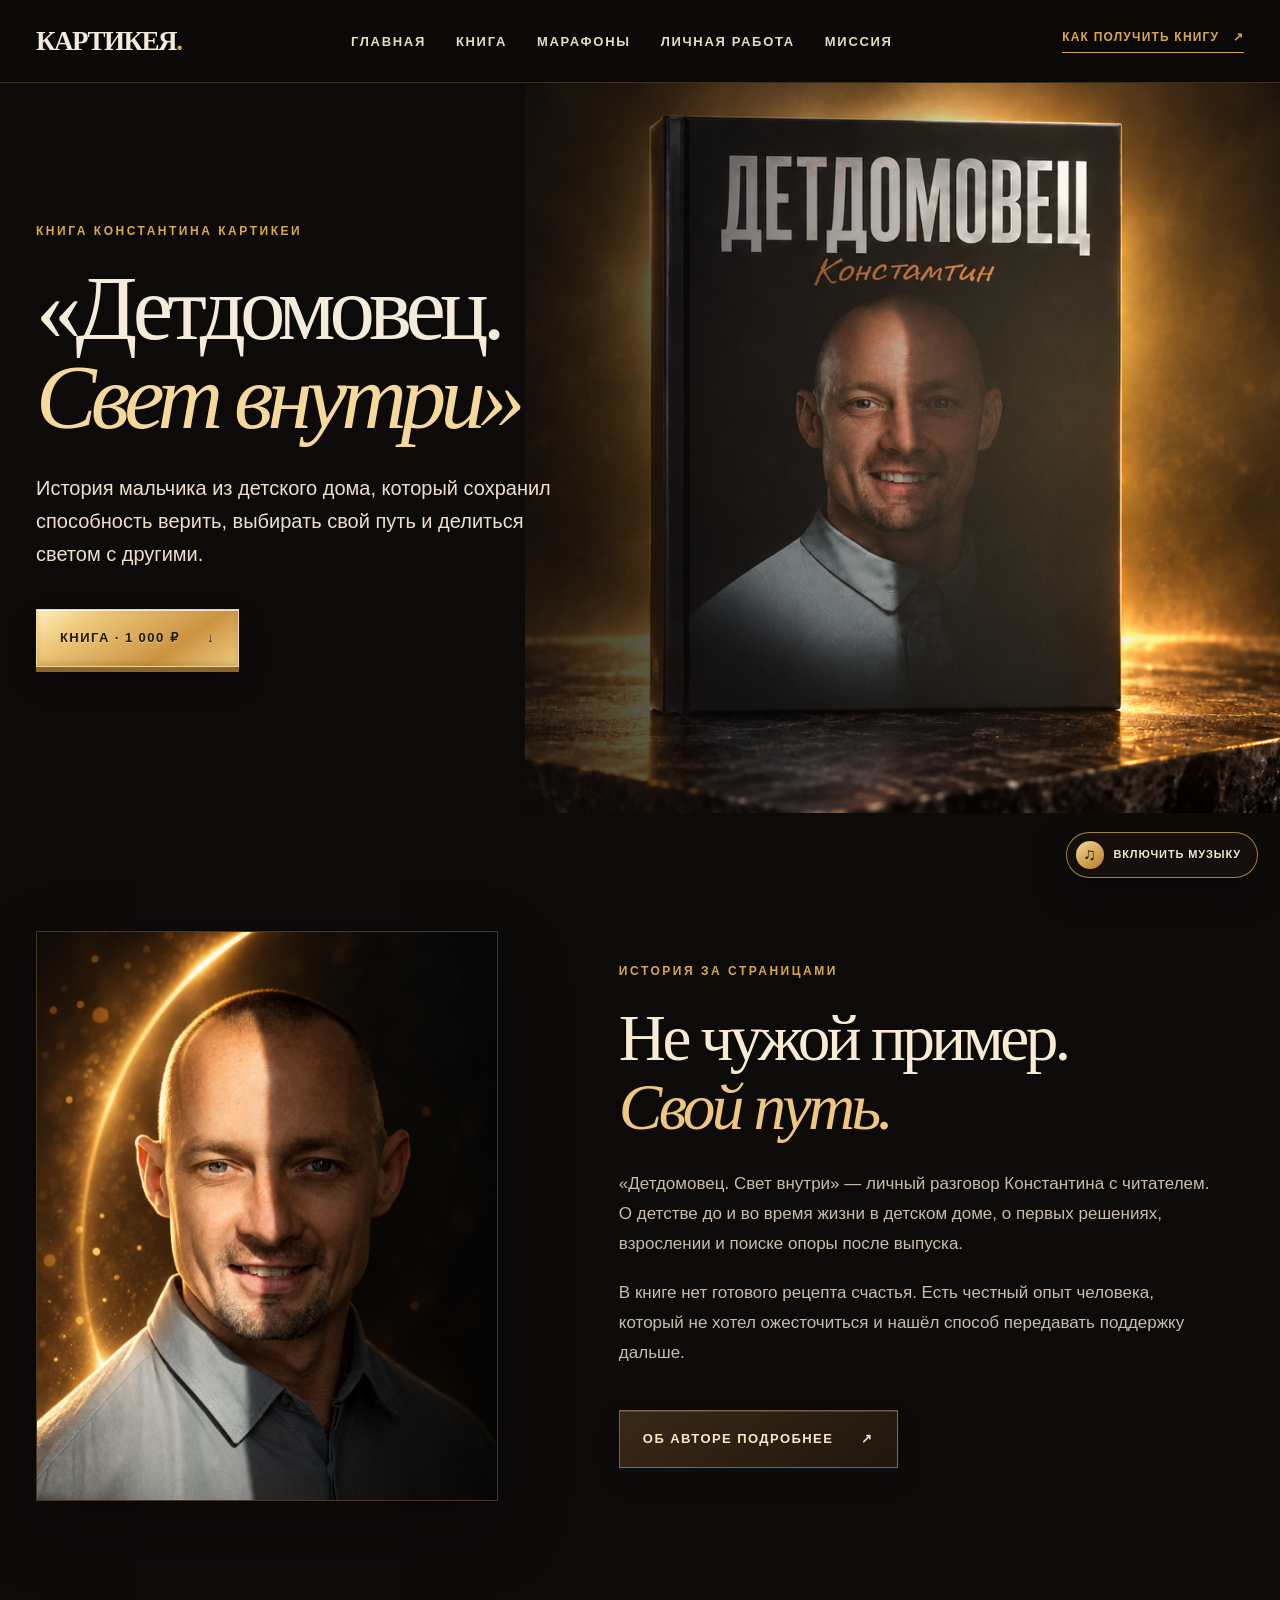
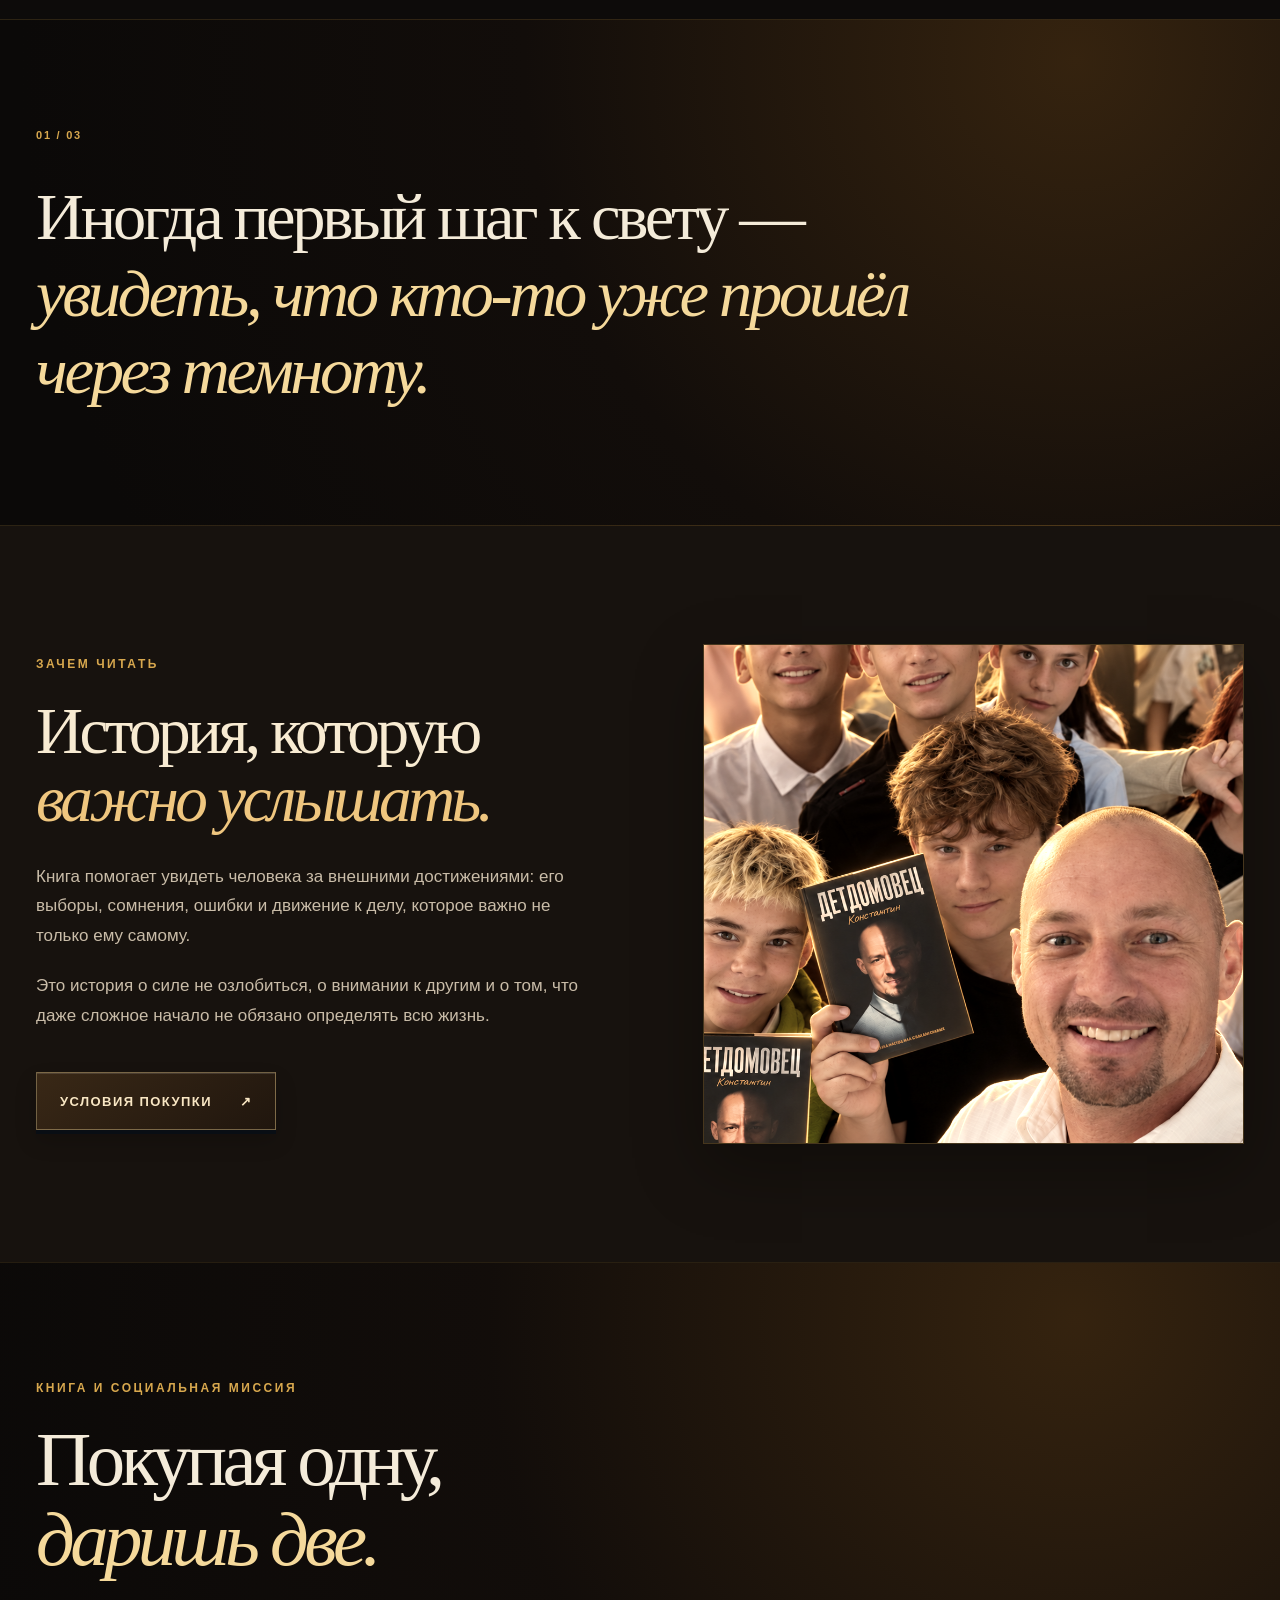
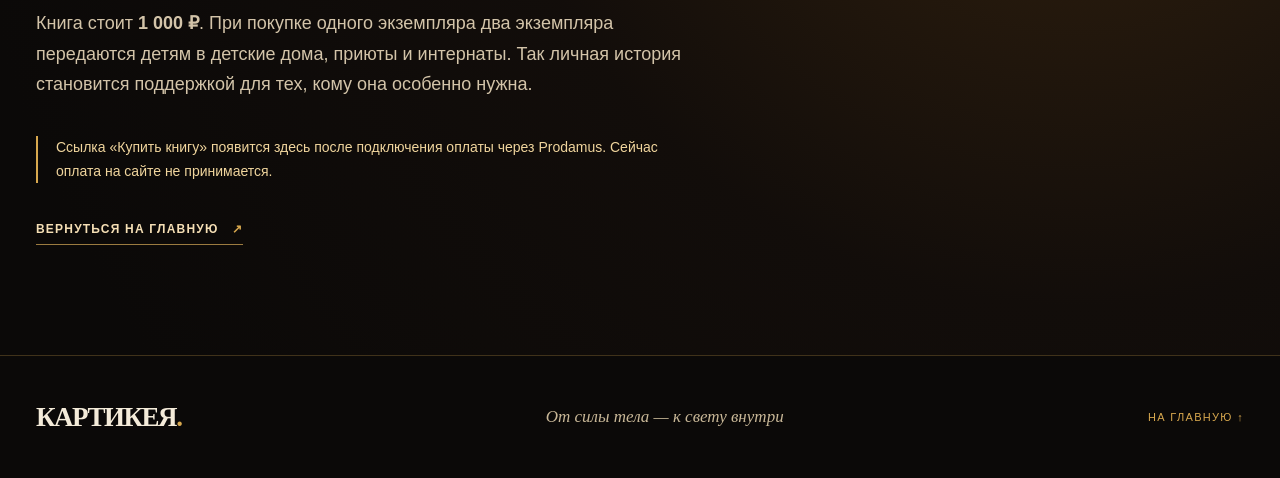
==== kartikeya/book.html @ 1d0f7ca7 "Correct face proportions on book mockup" ====
<!doctype html>
<html lang="ru">
<head>
  <meta charset="utf-8">
  <meta name="viewport" content="width=device-width, initial-scale=1">
  <meta name="theme-color" content="#111923">
  <meta name="description" content="Книга Константина Картикеи «Детдомовец. Свет внутри» — личная история пути и поиска внутренней опоры.">
  <title>Книга «Детдомовец. Свет внутри» — Картикея</title>
  <link rel="stylesheet" href="styles.css?v=20261014-offers">
  <link rel="stylesheet" href="pages.css?v=20261014-offers">
  <link rel="stylesheet" href="gold-theme.css?v=20261016-book-spotlight-2">
</head>
<body>
  <a class="skip-link" href="#main">Перейти к содержанию</a>
  <header class="site-header"><div class="shell header-inner">
    <a class="wordmark" href="index.html" aria-label="Картикея — на главную">КАРТИКЕЯ<span class="wordmark-dot">.</span></a>
    <nav class="desktop-nav" aria-label="Основная навигация"><a href="index.html">Главная</a><a href="book.html" aria-current="page">Книга</a><a href="programs.html">Марафоны</a><a href="mentorship.html">Личная работа</a><a href="projects.html">Миссия</a></nav>
    <a class="header-link" href="#availability">Как получить книгу <span aria-hidden="true">↗</span></a>
    <button class="menu-toggle" type="button" aria-label="Открыть меню" aria-expanded="false" aria-controls="mobile-nav"><span></span><span></span></button>
  </div><nav class="mobile-nav" id="mobile-nav" aria-label="Мобильная навигация" hidden><a href="index.html">Главная</a><a href="book.html">Книга</a><a href="programs.html">Марафоны</a><a href="mentorship.html">Личная работа</a><a href="projects.html">Миссия</a></nav></header>
  <main id="main">
    <section class="page-hero book-hero" aria-labelledby="book-hero-title">
      <img class="book-hero-product" src="assets/book-spotlight-v3.png" alt="Книга «Детдомовец» в золотом свете" width="1695" height="928" fetchpriority="high">
      <div class="shell page-hero-inner">
        <p class="kicker light">Книга Константина Картикеи</p>
        <h1 id="book-hero-title">«Детдомовец.<br><em>Свет внутри»</em></h1>
        <p class="page-lead">История мальчика из детского дома, который сохранил способность верить, выбирать свой путь и делиться светом с другими.</p>
        <a class="button button-gold" href="#availability">Книга · 1 000 ₽ <span aria-hidden="true">↓</span></a>
      </div>
    </section>

    <section class="section story-section" id="story" aria-labelledby="story-title">
      <div class="shell story-layout">
        <div class="story-photo reveal gold-motion"><img src="assets/gold-portrait.png" alt="Константин Картикея на границе света и тени" width="1024" height="1536" loading="lazy"></div>
        <div class="story-text reveal"><p class="kicker">История за страницами</p><h2 id="story-title">Не чужой пример.<br><i>Свой путь.</i></h2><p>«Детдомовец. Свет внутри» — личный разговор Константина с читателем. О детстве до и во время жизни в детском доме, о первых решениях, взрослении и поиске опоры после выпуска.</p><p>В книге нет готового рецепта счастья. Есть честный опыт человека, который не хотел ожесточиться и нашёл способ передавать поддержку дальше.</p><a class="button button-dark" href="story.html">Об авторе подробнее <span aria-hidden="true">↗</span></a></div>
      </div>
    </section>

    <section class="book-statement reveal"><div class="shell"><span class="statement-number">01 / 03</span><p>Иногда первый шаг к свету — <em>увидеть, что кто-то уже прошёл через темноту.</em></p></div></section>

    <section class="section book-detail-section" aria-labelledby="book-detail-title"><div class="shell detail-layout">
      <div class="detail-copy reveal"><p class="kicker">Зачем читать</p><h2 id="book-detail-title">История, которую<br><i>важно услышать.</i></h2><p>Книга помогает увидеть человека за внешними достижениями: его выборы, сомнения, ошибки и движение к делу, которое важно не только ему самому.</p><p>Это история о силе не озлобиться, о внимании к другим и о том, что даже сложное начало не обязано определять всю жизнь.</p><a class="button button-dark" href="#availability">Условия покупки <span aria-hidden="true">↗</span></a></div>
      <div class="detail-image reveal"><img src="assets/book-group-gold-v2.png" alt="Константин с детьми и книгой «Детдомовец»" width="1695" height="928" loading="lazy"></div>
    </div></section>

    <section class="section availability-section" id="availability" aria-labelledby="availability-title"><div class="shell availability-inner reveal">
      <p class="kicker light">Книга и социальная миссия</p><h2 id="availability-title">Покупая одну,<br><i>даришь две.</i></h2>
      <p>Книга стоит <strong>1 000 ₽</strong>. При покупке одного экземпляра два экземпляра передаются детям в детские дома, приюты и интернаты. Так личная история становится поддержкой для тех, кому она особенно нужна.</p>
      <p class="payment-pending">Ссылка «Купить книгу» появится здесь после подключения оплаты через Prodamus. Сейчас оплата на сайте не принимается.</p>
      <a class="text-link" href="index.html">Вернуться на главную <span aria-hidden="true">↗</span></a>
    </div></section>
  </main>
  <footer class="site-footer"><div class="shell footer-inner"><a class="wordmark" href="index.html">КАРТИКЕЯ<span class="wordmark-dot">.</span></a><span>От силы тела — к свету внутри</span><a href="index.html">На главную ↑</a></div></footer>
  <script src="script.js" defer></script>
</body>
</html>
---- kartikeya/styles.css ----
:root{--ink:#111923;--ink-2:#172431;--cream:#f4eedf;--cream-2:#e8dfcb;--gold:#e3b86a;--gold-light:#f4d69c;--teal:#5f938c;--muted:#64717a;--white:#fff;--max:1220px}
*{box-sizing:border-box}
html{scroll-behavior:smooth}
body{margin:0;background:var(--cream);color:var(--ink);font-family:Arial,Helvetica,sans-serif;-webkit-font-smoothing:antialiased}
img{max-width:100%;display:block}
a{color:inherit;text-decoration:none}
button{font:inherit}
.shell{width:min(var(--max),calc(100% - 72px));margin-inline:auto}
.skip-link{position:absolute;left:12px;top:-100px;padding:12px 16px;background:var(--gold);z-index:100}.skip-link:focus{top:12px}
.site-header{position:relative;z-index:30;background:var(--ink);color:var(--cream);border-bottom:1px solid rgba(255,255,255,.12)}
.header-inner{height:82px;display:flex;align-items:center;justify-content:space-between;gap:32px}
.wordmark{font-family:Georgia,'Times New Roman',serif;font-weight:700;letter-spacing:-.055em;font-size:27px;white-space:nowrap}.wordmark-dot{color:var(--gold)}
.desktop-nav{display:flex;gap:30px;align-items:center}.desktop-nav a{font-size:13px;text-transform:uppercase;letter-spacing:.13em;font-weight:700;color:#e0dfd9;transition:color .2s}.desktop-nav a:hover,.desktop-nav a:focus-visible{color:var(--gold)}
.header-link{border-bottom:1px solid var(--gold);color:var(--gold);text-transform:uppercase;letter-spacing:.1em;font-size:12px;font-weight:700;padding:0 0 8px;white-space:nowrap}.header-link span{margin-left:9px}
.menu-toggle{display:none;border:0;background:none;color:var(--cream);width:42px;height:42px;padding:10px;cursor:pointer}.menu-toggle span{display:block;height:2px;background:currentColor;margin:6px 0}
.mobile-nav{background:var(--ink);padding:8px 36px 26px;border-top:1px solid rgba(255,255,255,.12)}.mobile-nav a{display:block;padding:13px 0;color:var(--cream);border-bottom:1px solid rgba(255,255,255,.12)}
.hero{background:var(--ink);color:var(--cream);overflow:hidden}
.hero-copy{min-height:710px;display:grid;grid-template-columns:minmax(0,1.13fr) minmax(380px,.87fr);align-items:stretch;gap:28px}
.hero-text{display:flex;flex-direction:column;justify-content:center;padding:68px 0 34px;position:relative;z-index:2}
.kicker{color:#a45142;font-size:12px;line-height:1.3;font-weight:800;letter-spacing:.21em;text-transform:uppercase;margin:0 0 24px}.kicker.light{color:var(--gold)}
.hero h1{font-family:Georgia,'Times New Roman',serif;font-weight:400;font-size:clamp(64px,6.6vw,104px);line-height:.96;letter-spacing:-.065em;margin:0 0 34px;max-width:790px}.hero h1 em{font-weight:400;color:var(--gold-light);font-style:italic;white-space:nowrap}
.hero-lead{font-size:19px;line-height:1.6;color:#d5d4cd;max-width:570px;margin:0}
.hero-actions{display:flex;align-items:center;flex-wrap:wrap;gap:30px;margin-top:42px}
.button{display:inline-flex;align-items:center;justify-content:space-between;gap:28px;min-height:58px;padding:17px 23px;font-size:13px;letter-spacing:.11em;text-transform:uppercase;font-weight:800;transition:transform .2s,background .2s}.button:hover{transform:translateY(-2px)}.button-gold{background:var(--gold);color:var(--ink)}.button-gold:hover{background:var(--gold-light)}
.button-dark{background:var(--ink);color:var(--cream)}.button-dark:hover{background:var(--ink-2)}
.text-link{font-size:12px;text-transform:uppercase;letter-spacing:.1em;font-weight:800;border-bottom:1px solid #6b7880;padding-bottom:8px;color:var(--cream)}.text-link span{margin-left:9px;color:var(--gold)}
.hero-bottom{display:flex;gap:14px;align-items:center;margin-top:auto;padding-top:62px;text-transform:uppercase;font-size:11px;font-weight:700;letter-spacing:.11em}.hero-bottom span+span{color:#87949a;border-left:1px solid #5b6770;padding-left:14px}
.hero-image-wrap{min-height:710px;position:relative;align-self:stretch;display:flex;align-items:flex-end;justify-content:center}
.hero-image-wrap:before{content:"";position:absolute;inset:0 0 0 -70px;background:linear-gradient(90deg,var(--ink) 0%,rgba(17,25,35,0) 25%,rgba(17,25,35,0) 80%,var(--ink) 100%);z-index:2;pointer-events:none}
.hero-halo{position:absolute;left:8%;top:12%;width:88%;aspect-ratio:1;border-radius:50%;border:1px solid rgba(227,184,106,.28);box-shadow:0 0 0 55px rgba(227,184,106,.025),0 0 0 110px rgba(95,147,140,.025)}
.hero-image{position:absolute;inset:3% -2% 0 0;width:104%;height:97%;object-fit:cover;object-position:center 12%;filter:contrast(1.04) saturate(.82)}
.hero-portrait-split{position:absolute;z-index:3;inset:3% -2% 0 0;clip-path:inset(0 0 0 51%);background:linear-gradient(90deg,rgba(244,214,156,.09),rgba(244,214,156,.19) 80%,rgba(244,214,156,.04));pointer-events:none;transform:translateZ(38px)}
.hero-orbit-graphic{position:absolute;z-index:4;inset:0 -8% 0 -6%;width:114%;height:100%;overflow:visible;pointer-events:none;transform:translateZ(78px);filter:drop-shadow(0 0 12px rgba(227,184,106,.24))}
.hero-orbit-line,.hero-orbit-shadow{fill:none;vector-effect:non-scaling-stroke;stroke-linecap:round}.hero-orbit-shadow{stroke:rgba(13,18,24,.48);stroke-width:4}.hero-orbit-line{stroke:var(--gold-light);stroke-width:1.8;stroke-dasharray:1100;stroke-dashoffset:1100;animation:orbit-draw 2.1s .25s cubic-bezier(.2,.75,.2,1) forwards}.hero-orbit-node{fill:var(--gold-light);stroke:rgba(255,248,228,.92);stroke-width:2;transform-box:fill-box;transform-origin:center;animation:orbit-node-in .65s backwards,orbit-node-glow 4s 2s ease-in-out infinite}.hero-orbit-node-one{animation-delay:.55s,2s}.hero-orbit-node-two{animation-delay:1.2s,2.4s}.hero-orbit-node-three{animation-delay:1.8s,2.8s}
@keyframes orbit-draw{to{stroke-dashoffset:0}}@keyframes orbit-node-in{from{opacity:0;transform:scale(.4)}to{opacity:1;transform:scale(1)}}@keyframes orbit-node-glow{50%{filter:drop-shadow(0 0 11px rgba(244,214,156,.8))}}
.hero-image-caption{position:absolute;z-index:3;bottom:30px;right:8px;font-size:10px;text-transform:uppercase;letter-spacing:.15em;color:var(--gold-light)}.hero-image-caption span{margin-left:10px}
.hero-index{height:58px;display:flex;align-items:center;gap:18px;font-size:10px;text-transform:uppercase;letter-spacing:.14em;color:#8f9b9d;border-top:1px solid rgba(255,255,255,.12)}.hero-index-line{width:74px;height:1px;background:var(--gold)}
.section{padding:118px 0;scroll-margin-top:20px}.section-heading{max-width:800px;margin-bottom:56px}.section-heading h2,.book-copy h2,.mission-section h2,.next-section h2{font-family:Georgia,'Times New Roman',serif;font-weight:400;letter-spacing:-.058em;font-size:clamp(49px,5.2vw,77px);line-height:1.04;margin:0}.section-heading h2 i,.book-copy h2 i,.mission-section h2 i,.next-section h2 i{font-weight:400}.section-heading>p:last-child,.section-heading.horizontal>p{font-size:17px;line-height:1.65;color:#52606a;max-width:600px;margin:24px 0 0}.section-heading.horizontal{max-width:none;display:grid;grid-template-columns:1.1fr .8fr;align-items:end;gap:48px}.section-heading.horizontal>p{margin:0 0 5px}
.path-section{background:var(--cream)}.path-grid{display:grid;grid-template-columns:repeat(4,1fr);gap:12px;position:relative}.path-grid:before{content:"";position:absolute;left:18px;right:18px;top:32px;height:1px;background:#c7b994}.path-item{position:relative;padding:0 22px 24px 0;min-height:205px}.path-number{display:flex;align-items:center;justify-content:center;width:64px;height:64px;background:var(--ink);color:var(--gold-light);border-radius:50%;font-size:13px;font-weight:800;letter-spacing:.1em;margin-bottom:28px;position:relative;z-index:1}.path-item h3{font-family:Georgia,'Times New Roman',serif;font-size:27px;font-weight:400;margin:0 0 12px}.path-item p{font-size:15px;line-height:1.6;color:#59656a;margin:0;max-width:230px}
.manifesto{background:var(--ink-2);color:var(--cream);overflow:hidden}.manifesto-inner{min-height:650px;padding-top:110px;padding-bottom:80px;position:relative;display:flex;flex-direction:column;justify-content:space-between}.manifesto-inner:after{content:"";position:absolute;width:560px;height:560px;border-radius:50%;right:-160px;top:50px;border:1px solid rgba(227,184,106,.22);box-shadow:0 0 0 105px rgba(227,184,106,.025),0 0 0 205px rgba(95,147,140,.028)}.manifesto-mark{color:var(--gold);font-size:30px}.manifesto p{position:relative;z-index:1;font-family:Georgia,'Times New Roman',serif;font-size:clamp(46px,5.3vw,80px);line-height:1.16;letter-spacing:-.048em;margin:40px 0 46px}.manifesto p em{color:var(--gold-light);font-weight:400}.manifesto-caption{font-size:11px;text-transform:uppercase;letter-spacing:.15em;color:#9da8a7}
.directions-section{background:#f9f6ed}.direction-grid{display:grid;grid-template-columns:1fr 1fr;gap:14px}.direction-card{position:relative;min-height:405px;overflow:hidden}.direction-photo img,.direction-mission img{position:absolute;inset:0;width:100%;height:100%;object-fit:cover;filter:saturate(.8)}.direction-photo:after,.direction-mission:after{content:"";position:absolute;inset:0;background:linear-gradient(0deg,rgba(7,17,25,.9),rgba(7,17,25,.07) 70%)}.direction-overlay{position:absolute;z-index:1;inset:auto 30px 28px;color:#fff}.direction-number{font-size:11px;font-weight:800;letter-spacing:.15em;text-transform:uppercase}.direction-overlay .direction-number{color:var(--gold-light)}.direction-card h3{font-family:Georgia,'Times New Roman',serif;font-size:clamp(33px,3.2vw,47px);font-weight:400;line-height:1.04;letter-spacing:-.05em;margin:20px 0 12px}.direction-card p{font-size:15px;line-height:1.55;max-width:370px;margin:0}.direction-plain{background:#dbe7df;padding:30px;display:flex;flex-direction:column;justify-content:space-between}.direction-plain .direction-number{color:#4d736c}.direction-plain .orbit{position:absolute;width:240px;height:240px;right:-38px;top:10px;border:1px solid rgba(67,112,105,.27);border-radius:50%;box-shadow:0 0 0 48px rgba(95,147,140,.055),0 0 0 105px rgba(95,147,140,.035)}.direction-plain div{position:relative;z-index:1}.direction-plain p{color:#47605e}.direction-book{background:var(--ink-2);color:var(--cream);padding:30px;display:flex;flex-direction:column;justify-content:space-between}.direction-book:after{content:"✦";position:absolute;right:28px;top:53px;font-family:Georgia,serif;font-size:180px;line-height:1;color:rgba(227,184,106,.09)}.direction-book .direction-number{color:var(--gold)}.direction-book div{position:relative;z-index:1}.direction-book p{color:#b7c1c1}.inline-link{display:inline-block;margin-top:23px;border-bottom:1px solid var(--gold);padding-bottom:7px;font-size:12px;font-weight:800;letter-spacing:.12em;text-transform:uppercase;color:var(--gold)}.inline-link span{margin-left:13px}
.book-section{background:var(--cream)}.book-layout{display:grid;grid-template-columns:1.03fr .97fr;gap:8%;align-items:center}.book-visual{position:relative;min-height:520px;background:var(--ink)}.book-visual img{position:absolute;inset:0;width:100%;height:100%;object-fit:cover;object-position:center}.book-visual:after{content:"";position:absolute;inset:0;background:linear-gradient(0deg,rgba(17,25,35,.68),transparent 45%)}.book-visual-label{position:absolute;z-index:1;bottom:30px;left:30px;color:#fff;text-transform:uppercase;letter-spacing:.16em;font-size:11px;font-weight:800}.book-copy h2{font-size:clamp(50px,5vw,73px)}.book-copy>p:not(.kicker){font-size:17px;line-height:1.7;color:#52606a;margin:28px 0 42px;max-width:530px}.detail-line{display:inline-block;border-top:1px solid #b7aa90;padding-top:17px;color:#7f6e54;text-transform:uppercase;letter-spacing:.11em;font-size:10px;font-weight:800}.detail-line span{padding:0 8px;color:#b89a5e}
.mission-section{background:var(--ink);color:var(--cream)}.mission-layout{display:grid;grid-template-columns:1.1fr .8fr;gap:8%;align-items:end}.mission-section h2{font-size:clamp(50px,5vw,76px)}.mission-section h2 i{color:var(--gold-light)}.mission-copy p{font-size:17px;line-height:1.75;color:#c7cfcb;margin:0 0 28px}.mission-tags{display:flex;gap:8px;flex-wrap:wrap}.mission-tags span{padding:11px 13px;border:1px solid #54636a;color:#d7dcd6;text-transform:uppercase;letter-spacing:.11em;font-size:10px;font-weight:800}
.mission-links{display:flex;gap:22px;flex-wrap:wrap}.mission-links a{color:var(--gold-light);padding-bottom:6px;border-bottom:1px solid rgba(227,184,106,.65);font-size:12px;font-weight:800;letter-spacing:.1em;text-transform:uppercase}
.next-section{background:#f9f6ed}.next-layout{display:grid;grid-template-columns:1fr 1fr;column-gap:9%}.next-layout .kicker{grid-column:1/-1}.next-section h2{font-size:clamp(50px,5vw,76px)}.next-copy p{font-size:17px;line-height:1.7;color:#52606a;margin:0 0 30px}.next-options{display:flex;flex-wrap:wrap;gap:9px}.next-options span{padding:10px 13px;border:1px solid #ad9f88;text-transform:uppercase;letter-spacing:.1em;color:#5e615c;font-size:11px;font-weight:700}
.site-footer{background:var(--ink);color:var(--cream)}.footer-inner{min-height:122px;display:flex;align-items:center;justify-content:space-between;gap:24px}.footer-inner>span{color:#9da8a7;font-family:Georgia,serif;font-size:17px;font-style:italic}.footer-inner>a:last-child{font-size:11px;text-transform:uppercase;letter-spacing:.12em;color:var(--gold)}
:focus-visible{outline:3px solid var(--gold);outline-offset:4px}
@media(max-width:1050px){.shell{width:min(var(--max),calc(100% - 48px))}.desktop-nav{gap:17px}.hero-copy{grid-template-columns:1fr .82fr;min-height:620px}.hero-image-wrap{min-height:620px}.hero h1{font-size:clamp(60px,6.7vw,85px)}.hero-lead{font-size:17px}.hero-actions{gap:22px}}
@media(max-width:760px){.desktop-nav,.header-link{display:none}.menu-toggle{display:block}.header-inner{height:70px}.shell{width:calc(100% - 40px)}.hero-copy{display:flex;flex-direction:column;gap:0;min-height:0}.hero-text{padding:64px 0 12px}.hero h1{font-size:clamp(50px,10vw,78px);margin-bottom:24px}.hero h1 em{white-space:normal}.hero-image-wrap{min-height:520px;margin:0 -20px}.hero-image{inset:0;width:100%;height:100%;object-position:center 10%}.hero-image-wrap:before{inset:0;background:linear-gradient(0deg,var(--ink),transparent 38%,transparent 70%,var(--ink))}.hero-halo{width:400px;left:calc(50% - 200px);top:30px}.hero-bottom{display:none}.hero-index{height:58px}.section{padding:82px 0}.section-heading.horizontal,.book-layout,.mission-layout,.next-layout{grid-template-columns:1fr;gap:32px}.section-heading.horizontal>p{margin:0}.path-grid{grid-template-columns:1fr 1fr;gap:30px}.path-grid:before{display:none}.path-item{min-height:0}.manifesto-inner{min-height:520px;padding-top:70px;padding-bottom:60px}.manifesto p{font-size:clamp(42px,6vw,65px)}.direction-card{min-height:360px}.book-visual{min-height:450px}.mission-copy p{max-width:580px}.next-layout .kicker{grid-column:1}}
@media(max-width:760px){.hero-portrait-split{inset:0}.hero-orbit-graphic{inset:0 -3%;width:106%}}
@media(max-width:560px){.shell{width:calc(100% - 32px)}.wordmark{font-size:23px}.mobile-nav{padding-inline:16px}.hero-text{padding:52px 0 0}.hero h1{font-size:clamp(48px,12.5vw,67px)}.hero-lead{font-size:16px}.hero-actions{align-items:stretch;flex-direction:column;gap:22px;margin-top:32px}.button{width:100%}.text-link{align-self:flex-start}.hero-image-wrap{min-height:385px;margin:0 -16px}.hero-image-caption{right:18px;bottom:14px}.hero-index{font-size:9px}.hero-index-line{width:32px}.section{padding:72px 0}.section-heading{margin-bottom:36px}.section-heading h2,.book-copy h2,.mission-section h2,.next-section h2{font-size:clamp(42px,11vw,60px)}.section-heading>p:last-child,.section-heading.horizontal>p{font-size:15px}.path-grid{grid-template-columns:1fr;gap:20px}.path-item{display:grid;grid-template-columns:54px 1fr;column-gap:16px;padding:0 0 22px;border-bottom:1px solid #d4c9b3}.path-number{width:50px;height:50px;grid-row:1/span 2;margin:0}.path-item h3{font-size:24px;margin:2px 0 5px}.path-item p{font-size:14px;max-width:440px}.manifesto-inner{min-height:470px}.manifesto p{font-size:clamp(38px,9vw,55px)}.direction-grid{grid-template-columns:1fr}.direction-card{min-height:345px}.direction-card h3{font-size:39px}.book-visual{min-height:370px}.book-copy>p:not(.kicker),.mission-copy p,.next-copy p{font-size:15px}.footer-inner{min-height:170px;flex-wrap:wrap;justify-content:flex-start;gap:10px 22px;padding-block:24px}.footer-inner>span{width:100%;order:3}.footer-inner>a:last-child{margin-left:auto}}
@media(prefers-reduced-motion:reduce){html{scroll-behavior:auto}.button{transition:none}.hero-orbit-line,.hero-orbit-node{animation:none}.hero-orbit-line{stroke-dashoffset:0}}

/* Portrait and editorial orbit respond as a single shallow 3D scene. */
.hero-image-wrap{perspective:1200px;transform-style:preserve-3d;transform:rotateX(var(--hero-rotate-x,0deg)) rotateY(var(--hero-rotate-y,0deg));transition:transform .55s cubic-bezier(.2,.75,.2,1)}
.hero-image{object-position:center 42%;transform:translateZ(16px)}
.chapter-scenes{background:#e9e2d3;overflow:hidden}
.chapter-grid{display:grid;grid-template-columns:repeat(3,minmax(0,1fr));gap:18px;perspective:1500px}
.chapter-card{position:relative;isolation:isolate;min-height:520px;margin:0;background:var(--ink);overflow:hidden;transform-style:preserve-3d;box-shadow:0 32px 55px -38px rgba(17,25,35,.55)}
.chapter-card img{position:absolute;inset:0;width:100%;height:100%;object-fit:cover;transition:transform .8s cubic-bezier(.2,.75,.2,1)}
.chapter-card:after{content:"";position:absolute;inset:0;background:linear-gradient(0deg,rgba(6,14,22,.82),transparent 55%)}
.chapter-card figcaption{position:absolute;z-index:1;bottom:28px;left:28px;right:22px;color:#fff;transform:translateZ(46px)}
.chapter-card figcaption span{display:block;color:var(--gold-light);font-size:11px;letter-spacing:.16em;text-transform:uppercase;font-weight:800;margin-bottom:10px}
.chapter-card figcaption strong{font-family:Georgia,'Times New Roman',serif;font-size:clamp(28px,2.5vw,40px);font-weight:400;letter-spacing:-.04em;line-height:1.08}
.chapter-card:hover img{transform:scale(1.045)}
.chapter-card.reveal{transform:perspective(1300px) rotateX(8deg) translateY(44px)}
.chapter-card.reveal.is-visible{transform:perspective(1300px) rotateX(0) rotateY(var(--card-rotate-y,0deg)) translateY(0)}
.chapter-card-sport img{object-position:center 35%}.chapter-card-sea img{object-position:center 38%}.chapter-card-portrait img{object-position:center 20%}
.direction-spirit img{position:absolute;inset:0;width:100%;height:100%;object-fit:cover;object-position:center 40%}
.direction-spirit:after{content:"";position:absolute;inset:0;background:linear-gradient(0deg,rgba(7,17,25,.85),rgba(7,17,25,.04) 73%)}
.direction-spirit .direction-number{color:var(--gold-light)}
@media(max-width:760px){.chapter-grid{gap:10px}.chapter-card{min-height:360px}.chapter-card figcaption{bottom:18px;left:18px}.chapter-card figcaption strong{font-size:27px}}
@media(max-width:560px){.chapter-grid{grid-template-columns:1fr}.chapter-card{min-height:390px}.chapter-card.reveal,.chapter-card.reveal.is-visible{transform:none}.chapter-card img{object-position:center 38%}}
@media(prefers-reduced-motion:reduce){.hero-image-wrap,.chapter-card,.chapter-card img{transition:none;transform:none!important}.hero-image,.hero-portrait-split,.hero-orbit-graphic{transform:none!important}}

/* A real moving portrait gives the first screen depth while retaining the still portrait as fallback. */
.hero{position:relative;isolation:isolate}
.hero-video-stage{position:absolute;z-index:0;inset:0 0 58px;overflow:hidden;opacity:0;transition:opacity .8s ease}
.hero-video-stage:after{content:"";position:absolute;inset:0;background:linear-gradient(90deg,#111923 0%,rgba(17,25,35,.98) 13%,rgba(17,25,35,.68) 41%,rgba(17,25,35,.08) 70%,rgba(17,25,35,.03) 100%)}
.hero-video{width:100%;height:100%;object-fit:cover;object-position:center;display:block}
.hero.video-ready .hero-video-stage{opacity:1}
.hero-copy,.hero-index{position:relative;z-index:1}
.hero.video-ready .hero-image-wrap{opacity:0;pointer-events:none}
@media(max-width:760px){.hero-video-stage{display:none}.hero.video-ready .hero-image-wrap{opacity:1}}
@media(prefers-reduced-motion:reduce){.hero-video-stage{display:none!important}.hero.video-ready .hero-image-wrap{opacity:1!important}}

/* Restrained dimensional finish for the main calls to action. */
.button{position:relative;isolation:isolate;overflow:hidden;border:1px solid transparent;transform:translateZ(0);transition:transform .25s ease,box-shadow .25s ease,background .25s ease,filter .25s ease}
.button span{position:relative;z-index:1}
.button-gold{background:linear-gradient(145deg,#fff0bd 0%,#edc779 24%,#cb9442 68%,#f0cc80 100%);border-color:#f7d78f;box-shadow:inset 0 1px 0 rgba(255,255,255,.72),inset 0 -3px 6px rgba(101,62,21,.22),0 5px 0 #8c652d,0 14px 26px rgba(0,0,0,.28);text-shadow:0 1px 0 rgba(255,255,255,.42)}
.button-gold:before{content:"";position:absolute;inset:1px;z-index:0;background:linear-gradient(110deg,transparent 22%,rgba(255,255,255,.65) 48%,transparent 70%);transform:translateX(-130%);transition:transform .75s ease;pointer-events:none}
.button-gold:hover{background:linear-gradient(145deg,#fff3cb 0%,#f3d48c 27%,#d5a34e 70%,#f4d799 100%);transform:translateY(-4px);box-shadow:inset 0 1px 0 rgba(255,255,255,.78),inset 0 -3px 6px rgba(101,62,21,.18),0 8px 0 #8c652d,0 20px 32px rgba(0,0,0,.32)}
.button-gold:hover:before{transform:translateX(130%)}
.button-gold:active{transform:translateY(3px);box-shadow:inset 0 2px 6px rgba(101,62,21,.3),0 2px 0 #8c652d,0 5px 12px rgba(0,0,0,.2)}
.button-dark{border-color:rgba(244,214,156,.3);box-shadow:inset 0 1px 0 rgba(255,255,255,.12),0 4px 0 #090e14,0 11px 21px rgba(0,0,0,.18)}
.button-dark:hover{transform:translateY(-3px);box-shadow:inset 0 1px 0 rgba(255,255,255,.15),0 7px 0 #090e14,0 18px 28px rgba(0,0,0,.22)}
.button-dark:active{transform:translateY(2px);box-shadow:inset 0 2px 5px rgba(0,0,0,.25),0 2px 0 #090e14}
@media(prefers-reduced-motion:reduce){.button{transition:none}.button-gold:before{display:none}}

/* A gold trail visually connects the four chapters of Konstantin's path. */
.path-grid{align-items:start;min-height:290px;gap:14px}
.path-grid:before{display:none}
.path-route{position:absolute;inset:0;width:100%;height:100%;overflow:visible;pointer-events:none;z-index:0}
.path-route-line,.path-route-glow{fill:none;stroke-linecap:round;stroke-linejoin:round}
.path-route-line{stroke:url(#path-gold);stroke-width:3;stroke-dasharray:var(--route-length,2000);stroke-dashoffset:var(--route-length,2000);transition:stroke-dashoffset 1.9s cubic-bezier(.3,.68,.2,1)}
.path-route-glow{stroke:#efc97c;stroke-width:10;opacity:.22;filter:blur(7px)}
.path-grid.is-visible .path-route-line{stroke-dashoffset:0}
.path-item{z-index:1;padding-right:24px}
.path-item:nth-of-type(even){margin-top:70px}
.path-number{background:radial-gradient(circle at 28% 20%,#fff1ba 0%,#ebc476 31%,#c38d3d 75%,#9d6826 100%);color:#17212b;border:1px solid #f8dda1;box-shadow:inset 0 2px 2px rgba(255,255,255,.72),inset 0 -4px 6px rgba(107,66,21,.24),0 5px 0 #8c6128,0 11px 21px rgba(108,74,30,.2);transition:transform .3s ease,box-shadow .3s ease}
.path-item:hover .path-number{transform:translateY(-4px) scale(1.06);box-shadow:inset 0 2px 2px rgba(255,255,255,.8),inset 0 -4px 6px rgba(107,66,21,.18),0 9px 0 #8c6128,0 17px 25px rgba(108,74,30,.23)}
.path-grid.is-visible .path-number{animation:gold-path-breathe 4s ease-in-out infinite}
.path-grid.is-visible .path-item:nth-of-type(2) .path-number{animation-delay:.5s}
.path-grid.is-visible .path-item:nth-of-type(3) .path-number{animation-delay:1s}
.path-grid.is-visible .path-item:nth-of-type(4) .path-number{animation-delay:1.5s}
@keyframes gold-path-breathe{0%,100%{filter:brightness(1)}50%{filter:brightness(1.14)}}
@media(max-width:760px){.path-grid{min-height:0;row-gap:30px}.path-item:nth-of-type(even){margin-top:0}.path-route-glow{opacity:.15}}
@media(max-width:560px){.path-grid{row-gap:22px}.path-item{position:relative;z-index:1;background:var(--cream)}.path-item:last-child{border-bottom:0}}
@media(prefers-reduced-motion:reduce){.path-route-line{transition:none;stroke-dashoffset:0}.path-grid.is-visible .path-number{animation:none}.path-number{transition:none}}

/* The manifesto keeps Konstantin in frame while the light breathes around him. */
.manifesto{position:relative;isolation:isolate;background:#171a1c}
.manifesto-scene{position:absolute;inset:0;overflow:hidden;z-index:-1}
.manifesto-scene:after{content:"";position:absolute;inset:0;background:linear-gradient(90deg,rgba(9,13,19,.87) 0%,rgba(9,13,19,.74) 37%,rgba(9,13,19,.12) 75%),linear-gradient(0deg,rgba(8,12,18,.48),transparent 27%)}
.manifesto-scene img{display:block;width:100%;height:100%;object-fit:cover;object-position:center 44%;animation:manifesto-drift 19s ease-in-out infinite alternate}
.manifesto-glow{position:absolute;width:28vw;height:28vw;min-width:360px;min-height:360px;right:6%;top:24%;border-radius:50%;background:radial-gradient(circle,rgba(255,203,112,.3),rgba(255,203,112,.09) 40%,transparent 68%);filter:blur(30px);mix-blend-mode:screen;animation:manifesto-pulse 5s ease-in-out infinite}
.manifesto-orbit{position:absolute;right:9%;top:21%;width:26vw;height:26vw;min-width:310px;min-height:310px;border:1px solid rgba(248,205,128,.48);border-radius:50%;box-shadow:0 0 28px rgba(240,184,101,.16),inset 0 0 28px rgba(240,184,101,.1);opacity:.58;transform:rotateX(64deg) rotate(-18deg);animation:manifesto-orbit 16s ease-in-out infinite alternate}
.manifesto-orbit-b{right:6%;top:26%;width:32vw;height:32vw;opacity:.3;animation-delay:-7s;animation-direction:alternate-reverse}
.manifesto-inner{min-height:700px}
.manifesto-inner:after{display:none}
.manifesto p{max-width:800px;text-shadow:0 3px 24px rgba(0,0,0,.4)}
.manifesto-caption{position:relative;z-index:1;color:#e2d3b4}
@keyframes manifesto-drift{from{transform:scale(1.01) translateX(0)}to{transform:scale(1.09) translateX(-1.2%)}}
@keyframes manifesto-pulse{50%{opacity:.54;transform:scale(1.14)}}
@keyframes manifesto-orbit{to{transform:rotateX(64deg) rotate(18deg) scale(1.08)}}
@media(max-width:760px){.manifesto-inner{min-height:650px;justify-content:flex-end;padding-top:50px}.manifesto-mark{position:absolute;top:34px}.manifesto p{margin:0 0 28px;font-size:clamp(40px,7vw,60px)}.manifesto-scene img{object-position:65% center}.manifesto-scene:after{background:linear-gradient(0deg,rgba(9,13,19,.96) 0%,rgba(9,13,19,.78) 35%,rgba(9,13,19,.04) 82%)}.manifesto-glow{right:-90px;top:7%}.manifesto-orbit{right:-60px;top:6%}}
@media(max-width:560px){.manifesto-inner{min-height:700px;padding-bottom:52px}.manifesto p{font-size:clamp(39px,9vw,52px)}.manifesto-scene img{object-position:64% center}.manifesto-scene:after{background:linear-gradient(0deg,rgba(9,13,19,.98) 0%,rgba(9,13,19,.85) 40%,rgba(9,13,19,.02) 83%)}}
@media(prefers-reduced-motion:reduce){.manifesto-scene img,.manifesto-glow,.manifesto-orbit{animation:none}}

/* Video scenes are layered over their still-image fallbacks. */
.motion-clip{position:absolute;inset:0;width:100%;height:100%;object-fit:cover;opacity:0;pointer-events:none;transition:opacity .7s ease}
.motion-active>.motion-clip{opacity:1}
.hero-image-wrap>.motion-clip{z-index:1;object-position:center 42%}
.chapter-card>.motion-clip{z-index:0}
.chapter-card:after{z-index:0;pointer-events:none}
.chapter-card figcaption{z-index:1}
.direction-card>.motion-clip{z-index:0}
.direction-card:after{z-index:0;pointer-events:none}
.direction-card .direction-overlay{z-index:1}
.bio-feature-image>.motion-clip{z-index:0;object-position:center 27%}
.manifesto-scene>.motion-clip{object-position:center 44%}
.manifesto-scene:after{z-index:1;pointer-events:none}
.manifesto-glow,.manifesto-orbit{z-index:2;pointer-events:none}
@media(max-width:760px){.manifesto-scene>.motion-clip{object-position:65% center}}
@media(prefers-reduced-motion:reduce){.motion-clip{display:none!important}}

.ambient-audio-toggle{position:fixed;right:22px;bottom:22px;z-index:90;display:inline-flex;align-items:center;gap:9px;min-height:44px;padding:8px 16px 8px 9px;border:1px solid rgba(228,184,95,.68);border-radius:999px;background:rgba(22,17,13,.92);box-shadow:0 12px 34px rgba(0,0,0,.34);color:#f5e7cc;font:700 11px/1.2 Arial,sans-serif;letter-spacing:.08em;text-transform:uppercase;cursor:pointer;backdrop-filter:blur(10px);transition:transform .2s ease,border-color .2s ease}
.ambient-audio-toggle:hover{transform:translateY(-2px);border-color:#f3ce83}
.ambient-audio-toggle:focus-visible{outline:3px solid #f3ce83;outline-offset:3px}
.ambient-audio-toggle[aria-pressed="true"]{background:rgba(75,49,18,.96);border-color:#f3ce83}
.ambient-audio-icon{display:grid;place-items:center;width:28px;height:28px;border-radius:50%;background:linear-gradient(145deg,#f4d793,#b77c28);color:#241505;font-size:17px}
@media(max-width:560px){.ambient-audio-toggle{right:12px;bottom:12px;padding:7px 11px 7px 7px;font-size:9px}.ambient-audio-icon{width:25px;height:25px}}
---- kartikeya/pages.css ----
@view-transition{navigation:auto}
::view-transition-old(root){animation:fade-away .28s ease both}::view-transition-new(root){animation:fade-in .42s ease both}
@keyframes fade-away{to{opacity:0;transform:translateY(-10px)}}@keyframes fade-in{from{opacity:0;transform:translateY(14px)}to{opacity:1;transform:none}}
.page-hero{position:relative;isolation:isolate;min-height:650px;background:var(--ink);color:var(--cream);overflow:hidden;display:flex;align-items:center;perspective:1200px}
.page-hero-inner{position:relative;z-index:3;padding-top:100px;padding-bottom:105px}
.page-hero h1{font-family:Georgia,'Times New Roman',serif;font-size:clamp(65px,7.1vw,110px);line-height:.98;letter-spacing:-.065em;font-weight:400;margin:0 0 30px}.page-hero h1 em{color:var(--gold-light);font-weight:400}
.page-lead{max-width:600px;font-size:20px;line-height:1.65;color:#dfded8;margin:0 0 38px}
.book-hero{min-height:730px}.book-hero .page-hero-inner{width:min(var(--max),calc(100% - 72px))}.book-hero h1{max-width:780px}.book-hero .page-lead{max-width:540px}
.scene-backdrop{position:absolute;inset:-5%;z-index:0;background:linear-gradient(90deg,rgba(17,25,35,.43) 0%,rgba(17,25,35,.12) 50%,transparent 100%),url('assets/inner-light-scene.png') center/cover no-repeat;transform:translate3d(var(--scene-x,0px),var(--scene-y,0px),0) scale(1.06);transition:transform .4s ease-out;will-change:transform}
.scene-backdrop:after{content:"";position:absolute;inset:0;background:linear-gradient(0deg,rgba(17,25,35,.32),transparent 38%)}
.story-section{background:var(--cream)}.story-layout{display:grid;grid-template-columns:.85fr 1.15fr;gap:10%;align-items:center}.story-photo{min-height:570px;position:relative;overflow:hidden;background:var(--ink-2)}.story-photo img{position:absolute;inset:0;width:100%;height:100%;object-fit:cover}.story-text h2,.detail-copy h2{font-family:Georgia,'Times New Roman',serif;font-size:clamp(48px,5.1vw,76px);line-height:1.05;letter-spacing:-.055em;font-weight:400;margin:0 0 28px}.story-text h2 i,.detail-copy h2 i{font-weight:400}.story-text p:not(.kicker),.detail-copy p:not(.kicker){font-size:17px;line-height:1.75;color:#536169;max-width:600px;margin:0 0 20px}.story-text .button,.detail-copy .button{margin-top:22px}
.book-statement{background:var(--ink-2);color:var(--cream);padding:105px 0 115px}.statement-number{color:var(--gold);font-size:11px;font-weight:800;letter-spacing:.16em}.book-statement p{font-family:Georgia,'Times New Roman',serif;font-size:clamp(42px,5.2vw,78px);line-height:1.16;letter-spacing:-.05em;max-width:1000px;margin:35px 0 0}.book-statement em{color:var(--gold-light);font-weight:400}
.book-detail-section{background:#f9f6ed}.detail-layout{display:grid;grid-template-columns:1fr .95fr;gap:8%;align-items:center}.detail-image{height:500px;overflow:hidden}.detail-image img{height:100%;width:100%;object-fit:cover}
.availability-section{background:var(--ink);color:var(--cream)}.availability-inner{max-width:var(--max)}.availability-inner h2{font-family:Georgia,'Times New Roman',serif;font-size:clamp(52px,6vw,90px);font-weight:400;line-height:1.04;letter-spacing:-.06em;margin:0 0 28px}.availability-inner h2 i{color:var(--gold-light);font-weight:400}.availability-inner p:not(.kicker){max-width:650px;color:#d1d5d0;font-size:18px;line-height:1.7;margin:0 0 36px}
.mentor-hero-image,.projects-hero-image{position:absolute;z-index:0;right:0;top:0;width:53%;height:100%;object-fit:cover;opacity:.58;filter:saturate(.7)}.mentor-hero:after,.projects-hero:after{content:"";position:absolute;z-index:1;inset:0;background:linear-gradient(90deg,var(--ink) 14%,rgba(17,25,35,.84) 52%,rgba(17,25,35,.1))}.mentor-hero .page-hero-inner,.projects-hero .page-hero-inner{z-index:2}.mentor-hero h1,.projects-hero h1{max-width:850px}.mentor-hero .story-photo img{object-position:center}
.reveal{opacity:0;transform:translateY(28px);transition:opacity .75s ease,transform .75s cubic-bezier(.2,.7,.2,1)}.reveal.is-visible{opacity:1;transform:none}
@media(max-width:760px){.page-hero{min-height:600px}.page-hero-inner,.book-hero .page-hero-inner{width:calc(100% - 40px);padding-top:84px;padding-bottom:90px}.page-hero h1{font-size:clamp(54px,10vw,80px)}.page-lead{font-size:17px}.story-layout,.detail-layout{grid-template-columns:1fr;gap:36px}.story-photo{min-height:500px}.detail-image{height:430px}.mentor-hero-image,.projects-hero-image{width:100%;opacity:.3}.mentor-hero:after,.projects-hero:after{background:linear-gradient(90deg,rgba(17,25,35,.93),rgba(17,25,35,.63))}}
@media(max-width:560px){.page-hero{min-height:590px}.page-hero-inner,.book-hero .page-hero-inner{width:calc(100% - 32px)}.page-hero h1{font-size:clamp(47px,13vw,66px)}.page-lead{font-size:16px}.story-photo{min-height:390px}.story-text h2,.detail-copy h2{font-size:clamp(43px,11vw,58px)}.story-text p:not(.kicker),.detail-copy p:not(.kicker){font-size:15px}.book-statement{padding:78px 0}.book-statement p{font-size:clamp(39px,10vw,57px)}.detail-image{height:310px}.availability-inner p:not(.kicker){font-size:16px}.scene-backdrop{background-position:60% center}}
@media(prefers-reduced-motion:reduce){::view-transition-old(root),::view-transition-new(root){animation:none}.scene-backdrop{transform:none;transition:none}.reveal{opacity:1;transform:none;transition:none}}

/* Clearly separated program and individual-work offers. */
.offers-section{background:#f5f0e5}
.offer-grid{display:grid;grid-template-columns:repeat(2,minmax(0,1fr));gap:18px;align-items:stretch}
.offer-grid.three{grid-template-columns:repeat(3,minmax(0,1fr))}
.offer-card{min-height:590px;background:#fff;border:1px solid #e1d8c6;padding:34px;display:flex;flex-direction:column;box-shadow:0 22px 48px -40px rgba(17,25,35,.55)}
.offer-topline{display:flex;justify-content:space-between;gap:12px;color:#8b6d39;text-transform:uppercase;letter-spacing:.13em;font-size:11px;font-weight:800}
.offer-card h3{font:400 clamp(33px,3vw,47px)/1.08 Georgia,'Times New Roman',serif;letter-spacing:-.05em;margin:32px 0 18px}
.offer-card>p{color:#4e5e67;font-size:16px;line-height:1.65;margin:0 0 22px}
.offer-card ul{padding:0;margin:0 0 36px;list-style:none}
.offer-card li{padding:13px 0 13px 23px;border-top:1px solid #e8e0d3;position:relative;color:#43535b;font-size:14px;line-height:1.5}
.offer-card li:before{content:'✦';position:absolute;left:0;top:13px;color:#bd8c3d}
.offer-bottom{border-top:1px solid #d6c9b4;padding-top:23px;margin-top:auto;display:flex;align-items:center;justify-content:space-between;gap:18px;flex-wrap:wrap}
.offer-bottom strong{font:400 34px/1 Georgia,'Times New Roman',serif;white-space:nowrap}
.offer-bottom .button{min-height:50px;padding:13px 15px;font-size:11px}
.payment-pending{font-size:14px!important;color:#e8c681!important;border-left:2px solid var(--gold);padding-left:18px}
.extra-products-heading{margin-top:96px;padding-top:72px;border-top:1px solid #d5c8ad}
.extra-products-heading>p:last-child{max-width:590px;color:#536169;font-size:17px;line-height:1.65}
.compact-products .offer-card{min-height:0}
.compact-products .offer-card h3{font-size:clamp(32px,3vw,43px)}
.compact-products .offer-card p{font-size:15px;line-height:1.65}
@media(max-width:760px){.extra-products-heading{margin-top:70px;padding-top:54px}}
.program-detail-grid{display:grid;grid-template-columns:repeat(2,minmax(0,1fr));gap:54px;margin-top:88px;padding-top:72px;border-top:1px solid #d7cbb9}
.program-detail-grid.three{grid-template-columns:repeat(3,minmax(0,1fr));gap:30px}
.program-detail h3{font:400 clamp(31px,3vw,45px)/1.12 Georgia,'Times New Roman',serif;letter-spacing:-.045em;margin:0 0 24px}
.program-detail p:not(.kicker){font-size:15px;line-height:1.72;color:#4e5e67;margin:0 0 18px}
@media(max-width:1050px){.offer-grid.three{grid-template-columns:1fr 1fr}.offer-card{min-height:0}}
@media(max-width:760px){.offer-grid,.offer-grid.three,.program-detail-grid,.program-detail-grid.three{grid-template-columns:1fr}.offer-card{padding:28px}.offer-card h3{font-size:37px}.offer-bottom{align-items:flex-start}.program-detail-grid{margin-top:60px;padding-top:52px;gap:36px}}

/* The full biography is deliberately separated from program sales copy. */
.bio-feature{background:#eee8dc}
.bio-feature-grid{display:grid;grid-template-columns:.88fr 1.12fr;gap:8%;align-items:center}
.bio-feature-image{position:relative;min-height:710px;overflow:hidden;background:var(--ink)}
.bio-feature-image img{position:absolute;inset:0;width:100%;height:100%;object-fit:cover;object-position:center 27%}
.bio-feature-image:after{content:"";position:absolute;inset:50% 0 0;background:linear-gradient(transparent,rgba(17,25,35,.72))}
.bio-feature-image span{position:absolute;z-index:1;left:30px;bottom:27px;color:var(--cream);font-size:11px;letter-spacing:.14em;text-transform:uppercase;font-weight:800}
.bio-feature-copy h2,.bio-intro h2,.bio-chapter h2,.bio-outro h2{font:400 clamp(49px,5vw,78px)/1.04 Georgia,'Times New Roman',serif;letter-spacing:-.055em;margin:0 0 31px}
.bio-feature-copy h2 i,.bio-intro h2 i,.bio-chapter h2 i,.bio-outro h2 i{font-weight:400}
.bio-feature-copy p:not(.kicker),.bio-prose p,.bio-outro p:not(.kicker){font-size:17px;line-height:1.76;color:#45545e;margin:0 0 20px}
.bio-feature-copy .button{margin-top:20px}
.story-hero .mentor-hero-image{object-position:center 26%;opacity:.85;filter:saturate(.9)}
.story-hero:after{background:linear-gradient(90deg,var(--ink) 8%,rgba(17,25,35,.92) 43%,rgba(17,25,35,.14) 100%)}
.bio-intro{background:#f5f0e5}.bio-intro-grid,.bio-outro-grid{display:grid;grid-template-columns:.8fr 1.2fr;gap:10%}
.bio-chapters{background:#eee8dc}
.bio-chapter{display:grid;grid-template-columns:.75fr 1.25fr;gap:10%;padding:65px 0;border-top:1px solid #cabca6}
.bio-chapter:first-child{padding-top:0;border-top:0}.bio-chapter:last-child{padding-bottom:0}
.bio-chapter-head>span{display:block;color:#9b723c;font-weight:800;font-size:11px;letter-spacing:.15em;text-transform:uppercase;margin-bottom:26px}
.bio-chapter h2{font-size:clamp(42px,4.3vw,66px)}
.bio-outro{background:var(--ink);color:var(--cream)}.bio-outro h2 i{color:var(--gold-light)}
.bio-outro p:not(.kicker){color:#d2d7d3}.bio-links{display:flex;align-items:center;flex-wrap:wrap;gap:30px;margin-top:30px}
@media(max-width:900px){.bio-feature-grid{gap:5%}.bio-feature-image{min-height:610px}}
@media(max-width:760px){.bio-feature-grid,.bio-intro-grid,.bio-chapter,.bio-outro-grid{grid-template-columns:1fr;gap:30px}.bio-feature-image{min-height:520px}.bio-chapter{padding:45px 0}.bio-feature-copy h2,.bio-intro h2,.bio-chapter h2,.bio-outro h2{font-size:clamp(45px,9vw,63px)}}
@media(max-width:560px){.bio-feature-image{min-height:430px}.bio-feature-copy p:not(.kicker),.bio-prose p,.bio-outro p:not(.kicker){font-size:15px}.bio-feature-copy .button{width:100%}.bio-chapter{padding:40px 0}.bio-links{align-items:stretch;flex-direction:column}.bio-links .button{width:100%}}
---- kartikeya/gold-theme.css ----
/* Картикея: единая тёмно-золотая серия из пяти утверждённых кадров. */
:root {
  --ink: #0d0b0a;
  --ink-2: #17120e;
  --gold: #d8a84e;
  --gold-light: #f5d99b;
  --cream: #f4ebd9;
  --cream-2: #e8d8b9;
  --muted: #b9aa91;
}
body { background: #0d0b0a; color: var(--cream); }
.site-header,.mobile-nav,.site-footer { background: #0b0908; }
.site-header { border-bottom-color: rgba(232,185,95,.22); }
.desktop-nav a { color: #e9dbc2; }
.desktop-nav a:hover,.desktop-nav a:focus-visible { color: #ffd98b; }
.kicker,.kicker.light { color: #d8a84e; }
.hero,.page-hero,.path-section,.chapter-scenes,.bio-feature,.directions-section,.book-section,.next-section,.story-section,.book-detail-section,.offers-section,.bio-intro,.bio-chapters { background: #0d0b0a; color: var(--cream); }
.chapter-scenes,.bio-feature,.book-section,.book-detail-section,.bio-chapters { background: #17120e; }
.directions-section,.offers-section,.bio-intro,.next-section { background: #120e0b; }
.section-heading h2,.book-copy h2,.next-section h2,.story-text h2,.detail-copy h2,.bio-feature-copy h2,.bio-intro h2,.bio-chapter h2,.offer-card h3,.program-detail h3 { color: #f8ebd2; }
.section-heading h2 i,.book-copy h2 i,.next-section h2 i,.story-text h2 i,.detail-copy h2 i,.bio-feature-copy h2 i,.bio-intro h2 i,.bio-chapter h2 i { color: #efc67f; }
.section-heading>p:last-child,.section-heading.horizontal>p,.book-copy>p:not(.kicker),.next-copy p,.story-text p:not(.kicker),.detail-copy p:not(.kicker),.bio-feature-copy p:not(.kicker),.bio-prose p,.bio-outro p:not(.kicker),.program-detail p:not(.kicker),.extra-products-heading>p:last-child { color: #c9bca8; }
.section + .section { border-top: 1px solid rgba(216,168,78,.12); }
.hero { background: radial-gradient(circle at 73% 42%,#473018 0%,#17120e 30%,#0d0b0a 69%); }
.hero-video-stage.gold-ambient-stage { display: block; opacity: .42; inset: 0 0 58px; }
.gold-ambient-stage img { display:block; width:100%; height:100%; object-fit:cover; object-position:center; animation: gold-landscape-drift 24s ease-in-out infinite alternate; }
.gold-ambient-stage:after { background: linear-gradient(90deg,#0d0b0a 0%,rgba(13,11,10,.92) 35%,rgba(13,11,10,.47) 71%,rgba(13,11,10,.62)); }
.hero-image-wrap { isolation:isolate; }
.hero-image-wrap:before { background: linear-gradient(90deg,#0d0b0a 0%,transparent 18%,transparent 82%,#0d0b0a 100%); }
.hero-image { object-position:center 38%; filter:none; animation:gold-portrait-breathe 11s ease-in-out infinite alternate; }
.hero-halo { border-color:rgba(245,217,155,.38); box-shadow:0 0 75px rgba(216,168,78,.15),0 0 0 68px rgba(216,168,78,.035); animation:gold-halo 7s ease-in-out infinite; }
.hero-portrait-split { background:linear-gradient(90deg,transparent,rgba(252,211,131,.1)); }
.hero h1 em,.page-hero h1 em { color:#f5d99b; }
.hero-lead,.page-lead { color:#eee0c9; }
.hero-index { color:#c8b79b; border-top-color:rgba(232,185,95,.2); }
.hero-bottom span+span { color:#b7a98f; border-left-color:rgba(232,185,95,.28); }
.chapter-grid { gap:16px; }
.chapter-card { border:1px solid rgba(245,217,155,.25); box-shadow:0 23px 55px rgba(0,0,0,.4),0 0 33px rgba(216,168,78,.05); }
.chapter-card:after { background:linear-gradient(0deg,rgba(10,7,5,.88),transparent 62%); }
.chapter-card-sport img { object-position:center 34%; }
.chapter-card-sea img,.chapter-card-portrait img { object-position:68% center; }
.chapter-card-sea>.motion-clip { object-position:100% center; }
.manifesto-scene>.motion-clip { object-position:80% center; }
.chapter-card .gold-light-sweep { pointer-events:none; }
.gold-motion { position:relative; overflow:hidden; }
.gold-motion img { animation:gold-portrait-breathe 13s ease-in-out infinite alternate; }
.gold-motion:before { content:""; position:absolute; z-index:1; inset:-25%; pointer-events:none; background:linear-gradient(110deg,transparent 42%,rgba(255,218,142,.095) 49%,transparent 56%); transform:translateX(-65%); animation:gold-light-sweep 11s ease-in-out infinite; }
.gold-motion:hover img { filter:brightness(1.12); }
.path-section { background:radial-gradient(circle at 50% 10%,#24190e,#0d0b0a 62%); }
.path-item h3 { color:#f4e8d0; }
.path-item p { color:#c7b9a0; }
.path-item { border-color:rgba(216,168,78,.28); }
.path-number { background:radial-gradient(circle at 30% 20%,#ffe8ad,#cf923a 58%,#754b22); color:#1b1007; }
.manifesto { background:#080706; }
.manifesto-scene img { object-position:70% center; animation:gold-landscape-drift 20s ease-in-out infinite alternate; }
.manifesto-scene:after { background:linear-gradient(90deg,rgba(7,6,5,.94) 0%,rgba(7,6,5,.7) 42%,rgba(7,6,5,.07) 82%),linear-gradient(0deg,rgba(7,6,5,.45),transparent 35%); }
.manifesto p { color:#f7ebd5; }
.direction-card { border:1px solid rgba(216,168,78,.22); box-shadow:0 22px 45px rgba(0,0,0,.22); }
.direction-photo img,.direction-spirit img,.direction-mission img { filter:none; transition:transform 1.2s ease,filter .7s ease; }
.direction-photo img,.direction-spirit img { animation:gold-portrait-breathe 15s ease-in-out infinite alternate; }
.direction-card:hover img { transform:scale(1.055); filter:brightness(1.1); }
.direction-photo:after,.direction-spirit:after,.direction-mission:after { background:linear-gradient(0deg,rgba(9,7,5,.9),rgba(9,7,5,.04) 74%); }
.direction-book { background:radial-gradient(circle at 80% 12%,#3d2812,#18110c 60%); border-color:rgba(216,168,78,.28); }
.direction-book-photo { position:absolute; inset:0; width:100%; height:100%; object-fit:cover; object-position:20% center; filter:sepia(.28) saturate(.8) brightness(.7); }
.direction-book:after { content:""; inset:0; right:0; top:0; background:linear-gradient(0deg,rgba(9,7,5,.98) 0%,rgba(9,7,5,.72) 39%,rgba(9,7,5,.08) 100%),radial-gradient(circle at 23% 23%,rgba(247,192,91,.3),transparent 48%); }
.direction-book>.direction-number,.direction-book>div { position:relative; z-index:2; }
.direction-book p { color:#d5c5aa; }
.direction-mission img { filter:sepia(.3) brightness(.8); }
.book-visual,.story-photo,.detail-image,.bio-feature-image { border:1px solid rgba(216,168,78,.24); box-shadow:0 25px 65px rgba(0,0,0,.3); }
.book-visual { box-shadow:0 25px 65px rgba(0,0,0,.3),0 0 48px rgba(216,168,78,.2); }
.book-visual:before { content:""; position:absolute; z-index:1; inset:0; pointer-events:none; background:radial-gradient(circle at 31% 56%,rgba(255,197,84,.26),transparent 39%); mix-blend-mode:screen; }
.book-visual:after { z-index:2; background:linear-gradient(0deg,rgba(12,8,5,.75),transparent 50%),linear-gradient(90deg,rgba(132,81,23,.16),transparent); }
.book-visual-label { z-index:3; }
.book-visual img,.detail-image img { filter:sepia(.25) saturate(.9) contrast(1.04); }
.book-visual img { object-position:center center; filter:none; }
.book-visual:before { background:radial-gradient(circle at 50% 54%,rgba(255,197,84,.12),transparent 55%); }
.book-hero-product { position:absolute; z-index:0; inset:0 0 0 auto; width:59%; height:100%; object-fit:cover; object-position:center; }
.book-hero:after { content:""; position:absolute; z-index:1; inset:0; pointer-events:none; background:linear-gradient(90deg,#0d0b0a 0%,rgba(13,11,10,.97) 27%,rgba(13,11,10,.67) 52%,transparent 82%); }
.book-hero .page-hero-inner { z-index:2; }
@media (min-width:761px) and (max-width:1050px) {
  .book-hero-product { width:51%; }
  .book-hero .page-hero-inner { width:calc(100% - 40px); }
  .book-hero h1 { max-width:48%; font-size:clamp(44px,5.3vw,58px); }
  .book-hero .page-lead { max-width:46%; font-size:16px; }
  .book-hero:after { background:linear-gradient(90deg,#0d0b0a 0%,rgba(13,11,10,.96) 36%,rgba(13,11,10,.52) 56%,transparent 76%); }
}
.mission-section,.availability-section,.bio-outro,.book-statement { background:radial-gradient(circle at 84% 8%,#35230f,#120d0a 47%,#0b0908 90%); }
.mission-copy p,.availability-inner p:not(.kicker) { color:#d3c4a9; }
.next-section { background:radial-gradient(circle at 8% 10%,#33210e,#100c0a 55%); }
.page-hero { background:#0d0b0a; }
.page-hero>.page-hero-video { position:absolute; z-index:0; inset:0 0 0 auto; width:53%; height:100%; object-fit:cover; object-position:center; }
.projects-hero>.page-hero-video { width:68%; object-position:70% center; }
.page-hero.motion-active>.page-hero-video { opacity:.86; }
.page-hero:before { content:""; position:absolute; z-index:1; inset:0; pointer-events:none; background:radial-gradient(circle at 83% 45%,rgba(232,171,78,.2),transparent 38%); }
.mentor-hero-image,.projects-hero-image { object-position:center 33%; opacity:.88; filter:none; animation:gold-portrait-breathe 14s ease-in-out infinite alternate; }
.projects-hero-image { width:68%; object-position:70% center; }
.mentor-hero:after,.projects-hero:after,.story-hero:after { background:linear-gradient(90deg,#0d0b0a 5%,rgba(13,11,10,.93) 38%,rgba(13,11,10,.14) 78%,rgba(13,11,10,.25)); }
.scene-backdrop { background:linear-gradient(90deg,rgba(13,11,10,.86),rgba(13,11,10,.12) 74%),url('assets/gold-mountain.png') 68% center/cover no-repeat; }
.scene-backdrop:after { background:linear-gradient(0deg,rgba(13,11,10,.62),transparent 43%); }
.book-statement { border-block:1px solid rgba(216,168,78,.16); }
.offer-card { background:linear-gradient(155deg,#231910,#14100d 55%,#100d0a); color:#f5e8cd; border-color:rgba(216,168,78,.34); box-shadow:0 22px 55px rgba(0,0,0,.28); }
.offer-topline { color:#e4bb73; }
.offer-card>p,.offer-card li { color:#d0c0a8; }
.offer-card li,.offer-bottom,.extra-products-heading,.program-detail-grid,.bio-chapter { border-color:rgba(216,168,78,.23); }
.offer-card li:before { color:#e9b967; }
.offer-bottom strong { color:#f8d89a; }
.payment-pending { color:#f0d59d!important; }
.bio-feature-image img { object-position:center 38%; }
.bio-chapter-head>span { color:#d8a84e; }
.button-dark { background:linear-gradient(145deg,#392816,#20160e); color:#f9e7c4; border:1px solid rgba(245,217,155,.38); }
.button-dark:hover { background:linear-gradient(145deg,#62401b,#2d1e10); }
.button-gold { color:#231608; }
.text-link { border-bottom-color:rgba(232,185,95,.65); color:#f5dfb5; }
.site-footer { border-top:1px solid rgba(216,168,78,.26); }
.footer-inner>span { color:#c8b797; }
@keyframes gold-landscape-drift { from { transform:scale(1.02) translate3d(0,0,0); } to { transform:scale(1.1) translate3d(-1.5%,.5%,0); } }
@keyframes gold-portrait-breathe { from { transform:scale(1.01) translate3d(0,0,0); } to { transform:scale(1.065) translate3d(0,-.8%,0); } }
@keyframes gold-light-sweep { 0%,18% { transform:translateX(-65%); } 72%,100% { transform:translateX(65%); } }
@keyframes gold-halo { 50% { opacity:.65; transform:scale(1.055); } }
@media (max-width:900px) {
  .desktop-nav,.header-link { display:none; }
  .menu-toggle { display:block; }
}
@media (max-width:760px) {
  .book-hero { display:flex; flex-direction:column; align-items:stretch; min-height:0; }
  .book-hero-product { position:relative; width:100%; height:auto; max-height:470px; aspect-ratio:1.5; object-fit:cover; order:2; }
  .book-hero:after { display:none; }
  .book-hero .page-hero-inner { order:1; padding-bottom:26px; }
  .hero-video-stage.gold-ambient-stage { display:block; opacity:.25; }
  .hero-image-wrap:before { background:linear-gradient(0deg,#0d0b0a,transparent 42%,transparent 75%,#0d0b0a); }
  .mentor-hero-image,.projects-hero-image { width:100%; opacity:.45; }
  .page-hero>.page-hero-video,.projects-hero>.page-hero-video { width:100%; opacity:.45; }
  .page-hero.motion-active>.page-hero-video { opacity:.45; }
  .mentor-hero:after,.projects-hero:after,.story-hero:after { background:linear-gradient(0deg,#0d0b0a,rgba(13,11,10,.77) 46%,rgba(13,11,10,.31)); }
  .manifesto-scene img { object-position:72% center; }
  .chapter-card-sea img,.chapter-card-portrait img { object-position:63% center; }
}
@media (prefers-reduced-motion:reduce) {
  .gold-ambient-stage img,.gold-motion img,.gold-motion:before,.hero-image,.hero-halo,.mentor-hero-image,.projects-hero-image,.manifesto-scene img,.direction-photo img,.direction-spirit img { animation:none!important; transform:none!important; }
  .direction-card img { transition:none; }
}
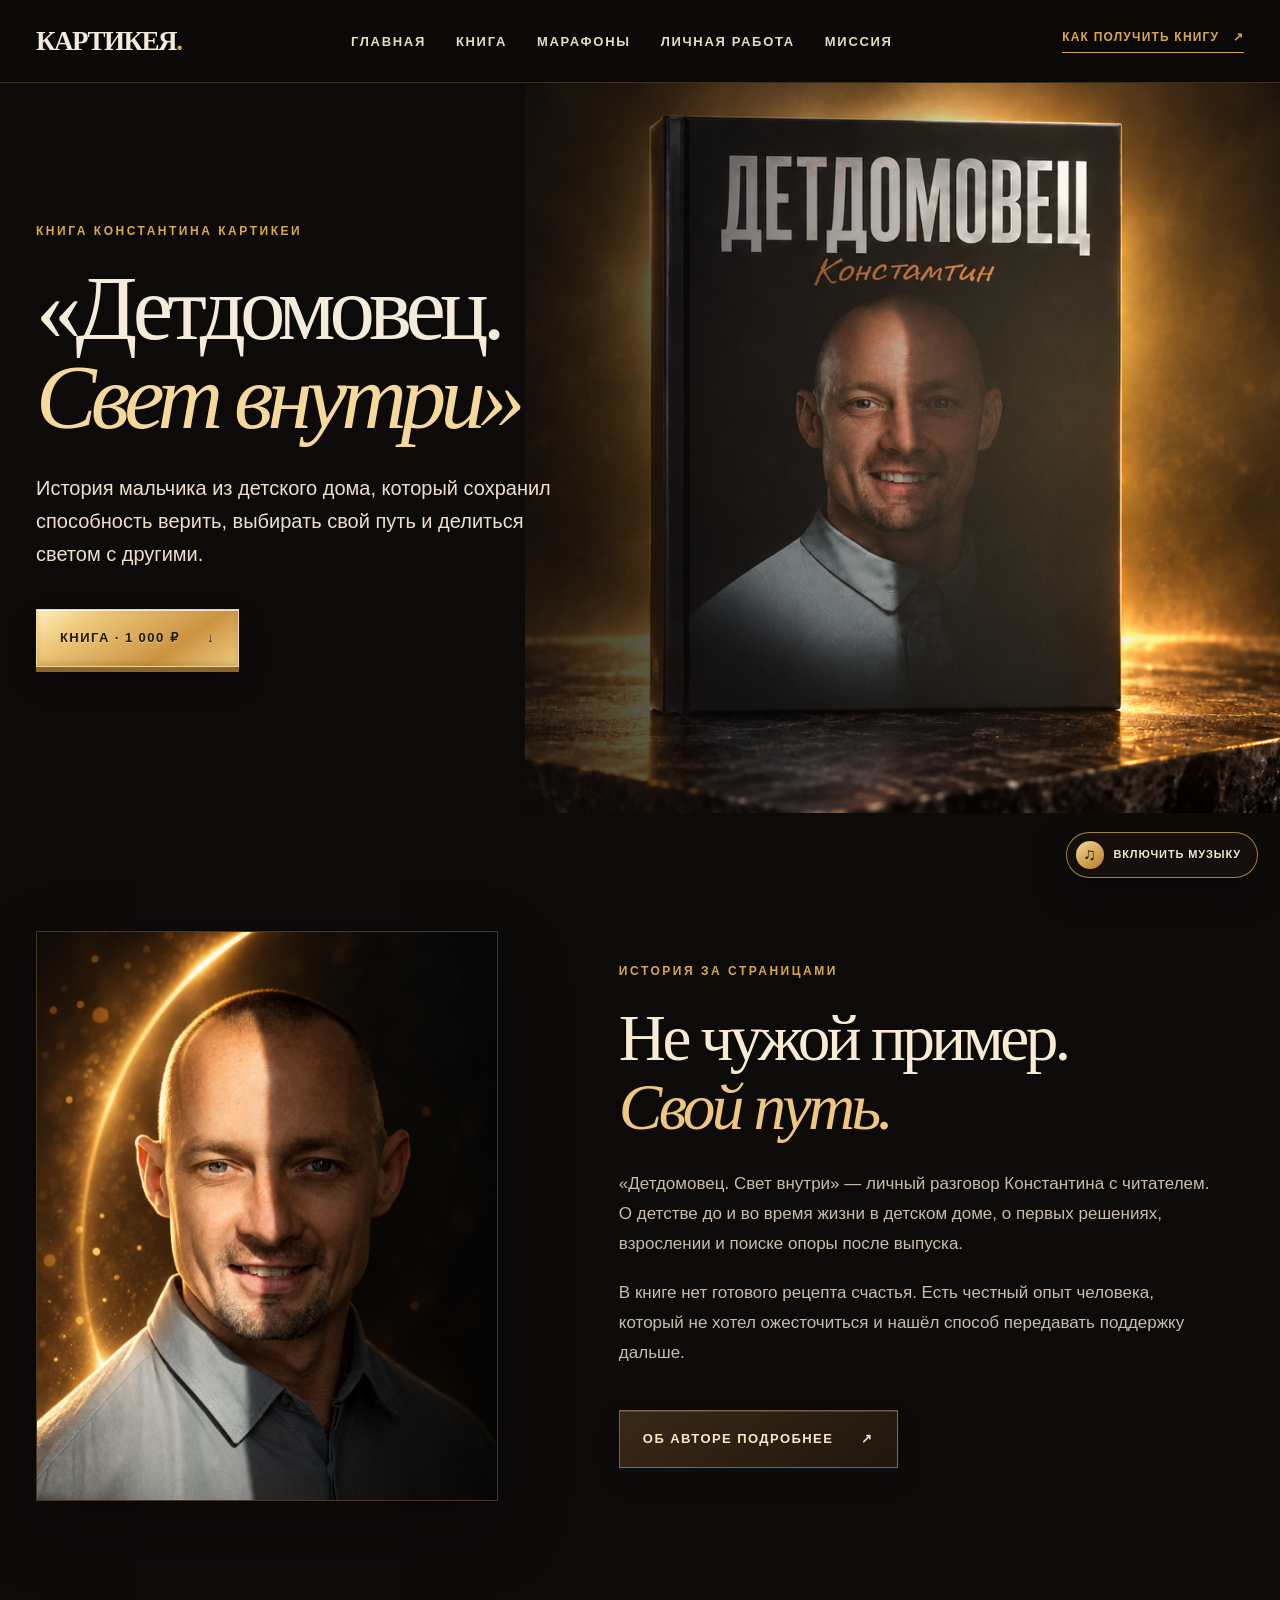
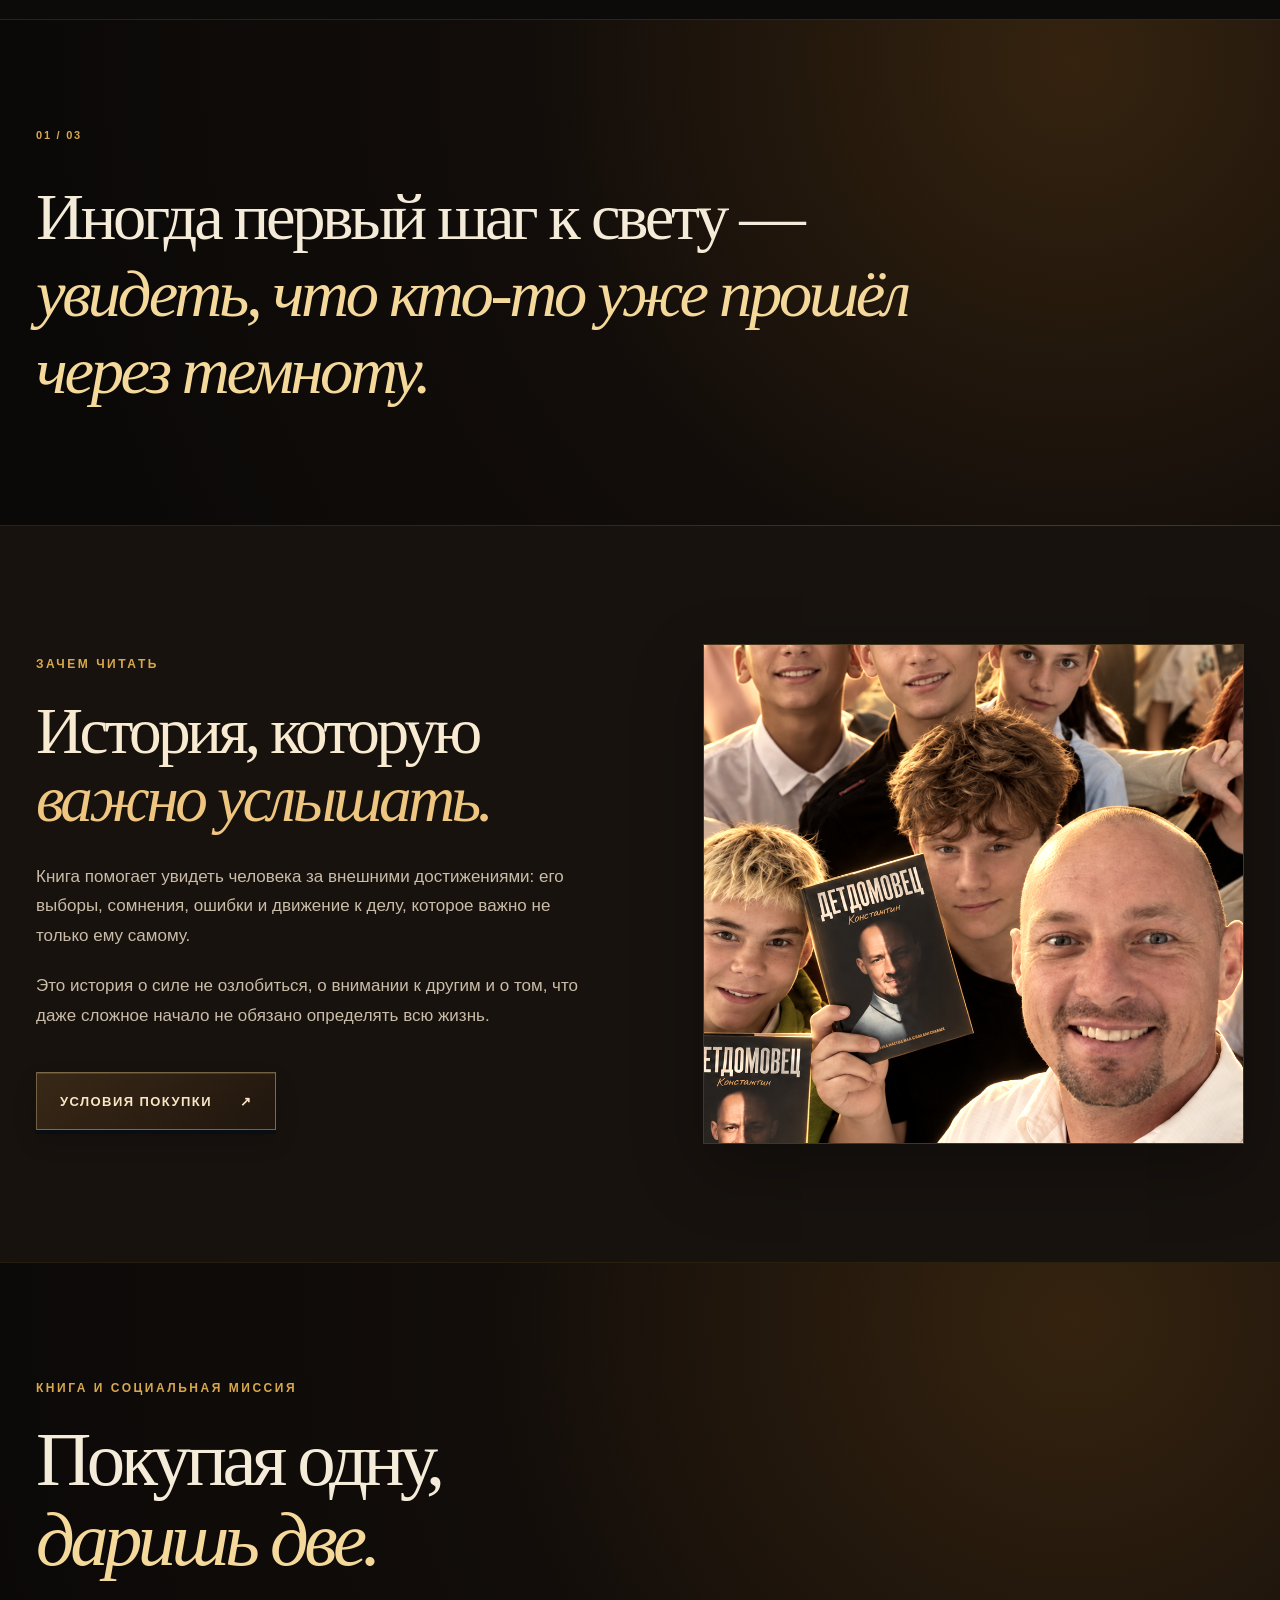
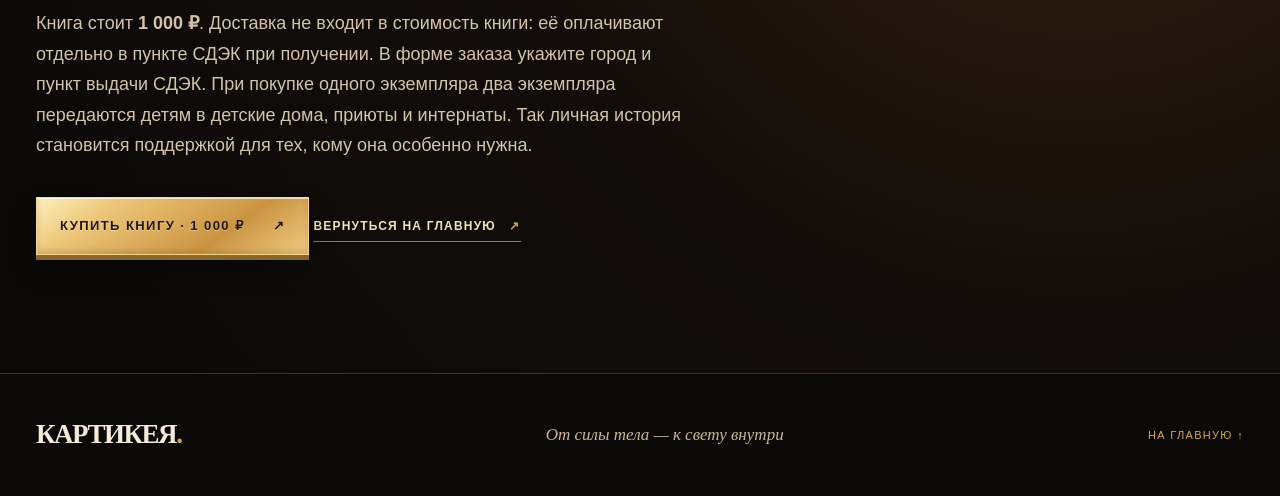
==== commit 3489de19: "Add Prodamus checkout for Kartikeya book" ====
--- a/kartikeya/book.html
+++ b/kartikeya/book.html
@@ -5,6 +5,22 @@
   <meta name="viewport" content="width=device-width, initial-scale=1">
   <meta name="theme-color" content="#111923">
   <meta name="description" content="Книга Константина Картикеи «Детдомовец. Свет внутри» — личная история пути и поиска внутренней опоры.">
+  <link rel="canonical" href="https://juliyanikitina.github.io/kartikeya/book.html">
+  <meta property="og:type" content="book">
+  <meta property="og:locale" content="ru_RU">
+  <meta property="og:site_name" content="Картикея">
+  <meta property="og:title" content="Книга «Детдомовец. Свет внутри» — Картикея">
+  <meta property="og:description" content="Личная история Константина о пути от детского дома к внутренней опоре.">
+  <meta property="og:url" content="https://juliyanikitina.github.io/kartikeya/book.html">
+  <meta property="og:image" content="https://juliyanikitina.github.io/kartikeya/assets/book-spotlight-v3.png">
+  <meta property="og:image:secure_url" content="https://juliyanikitina.github.io/kartikeya/assets/book-spotlight-v3.png">
+  <meta property="og:image:type" content="image/png">
+  <meta property="og:image:width" content="1695">
+  <meta property="og:image:height" content="928">
+  <meta property="og:image:alt" content="Книга «Детдомовец» в золотом свете">
+  <meta name="twitter:card" content="summary_large_image">
+  <meta name="twitter:title" content="Книга «Детдомовец. Свет внутри» — Картикея">
+  <meta name="twitter:image" content="https://juliyanikitina.github.io/kartikeya/assets/book-spotlight-v3.png">
   <title>Книга «Детдомовец. Свет внутри» — Картикея</title>
   <link rel="stylesheet" href="styles.css?v=20261014-offers">
   <link rel="stylesheet" href="pages.css?v=20261014-offers">
@@ -45,8 +61,8 @@
 
     <section class="section availability-section" id="availability" aria-labelledby="availability-title"><div class="shell availability-inner reveal">
       <p class="kicker light">Книга и социальная миссия</p><h2 id="availability-title">Покупая одну,<br><i>даришь две.</i></h2>
-      <p>Книга стоит <strong>1 000 ₽</strong>. При покупке одного экземпляра два экземпляра передаются детям в детские дома, приюты и интернаты. Так личная история становится поддержкой для тех, кому она особенно нужна.</p>
-      <p class="payment-pending">Ссылка «Купить книгу» появится здесь после подключения оплаты через Prodamus. Сейчас оплата на сайте не принимается.</p>
+      <p>Книга стоит <strong>1 000 ₽</strong>. Доставка не входит в стоимость книги: её оплачивают отдельно в пункте СДЭК при получении. В форме заказа укажите город и пункт выдачи СДЭК. При покупке одного экземпляра два экземпляра передаются детям в детские дома, приюты и интернаты. Так личная история становится поддержкой для тех, кому она особенно нужна.</p>
+      <a class="button button-gold" href="https://link.payform.ru/?paymentLinkId=60148e56-fc9a-44c6-b6a5-a0950da22411">Купить книгу · 1 000 ₽ <span aria-hidden="true">↗</span></a>
       <a class="text-link" href="index.html">Вернуться на главную <span aria-hidden="true">↗</span></a>
     </div></section>
   </main>
--- a/kartikeya/gold-theme.css
+++ b/kartikeya/gold-theme.css
@@ -52,6 +52,14 @@
 .path-item { border-color:rgba(216,168,78,.28); }
 .path-number { background:radial-gradient(circle at 30% 20%,#ffe8ad,#cf923a 58%,#754b22); color:#1b1007; }
 .manifesto { background:#080706; }
+.youtube-section { background:#100c09; }
+.youtube-layout { display:grid; grid-template-columns:minmax(260px,.75fr) minmax(0,1.25fr); gap:7%; align-items:center; }
+.youtube-copy h2 { margin:18px 0 22px; color:#f8ebd2; font:400 clamp(40px,4vw,64px)/1.07 Georgia,'Times New Roman',serif; letter-spacing:-.05em; }
+.youtube-copy h2 i { color:#efc67f; font-weight:400; }
+.youtube-copy p:not(.kicker) { max-width:440px; margin:0 0 28px; color:#c9bca8; font-size:17px; line-height:1.65; }
+.youtube-frame { position:relative; aspect-ratio:16/9; overflow:hidden; border:1px solid rgba(245,217,155,.42); border-radius:12px; background:#080706; box-shadow:0 24px 60px rgba(0,0,0,.4),0 0 34px rgba(216,168,78,.12); }
+.youtube-frame iframe { display:block; width:100%; height:100%; border:0; }
+@media(max-width:760px) { .youtube-layout { grid-template-columns:1fr; gap:30px; } .youtube-copy h2 { font-size:clamp(38px,9vw,54px); } .youtube-copy p:not(.kicker) { font-size:15px; } }
 .manifesto-scene img { object-position:70% center; animation:gold-landscape-drift 20s ease-in-out infinite alternate; }
 .manifesto-scene:after { background:linear-gradient(90deg,rgba(7,6,5,.94) 0%,rgba(7,6,5,.7) 42%,rgba(7,6,5,.07) 82%),linear-gradient(0deg,rgba(7,6,5,.45),transparent 35%); }
 .manifesto p { color:#f7ebd5; }
@@ -61,8 +69,8 @@
 .direction-card:hover img { transform:scale(1.055); filter:brightness(1.1); }
 .direction-photo:after,.direction-spirit:after,.direction-mission:after { background:linear-gradient(0deg,rgba(9,7,5,.9),rgba(9,7,5,.04) 74%); }
 .direction-book { background:radial-gradient(circle at 80% 12%,#3d2812,#18110c 60%); border-color:rgba(216,168,78,.28); }
-.direction-book-photo { position:absolute; inset:0; width:100%; height:100%; object-fit:cover; object-position:20% center; filter:sepia(.28) saturate(.8) brightness(.7); }
-.direction-book:after { content:""; inset:0; right:0; top:0; background:linear-gradient(0deg,rgba(9,7,5,.98) 0%,rgba(9,7,5,.72) 39%,rgba(9,7,5,.08) 100%),radial-gradient(circle at 23% 23%,rgba(247,192,91,.3),transparent 48%); }
+.direction-book-photo { position:absolute; inset:0; width:100%; height:100%; object-fit:cover; object-position:center 43%; filter:none; }
+.direction-book:after { content:""; inset:0; right:0; top:0; background:linear-gradient(0deg,rgba(9,7,5,.95) 0%,rgba(9,7,5,.72) 28%,rgba(9,7,5,.08) 67%,rgba(9,7,5,.05) 100%); }
 .direction-book>.direction-number,.direction-book>div { position:relative; z-index:2; }
 .direction-book p { color:#d5c5aa; }
 .direction-mission img { filter:sepia(.3) brightness(.8); }
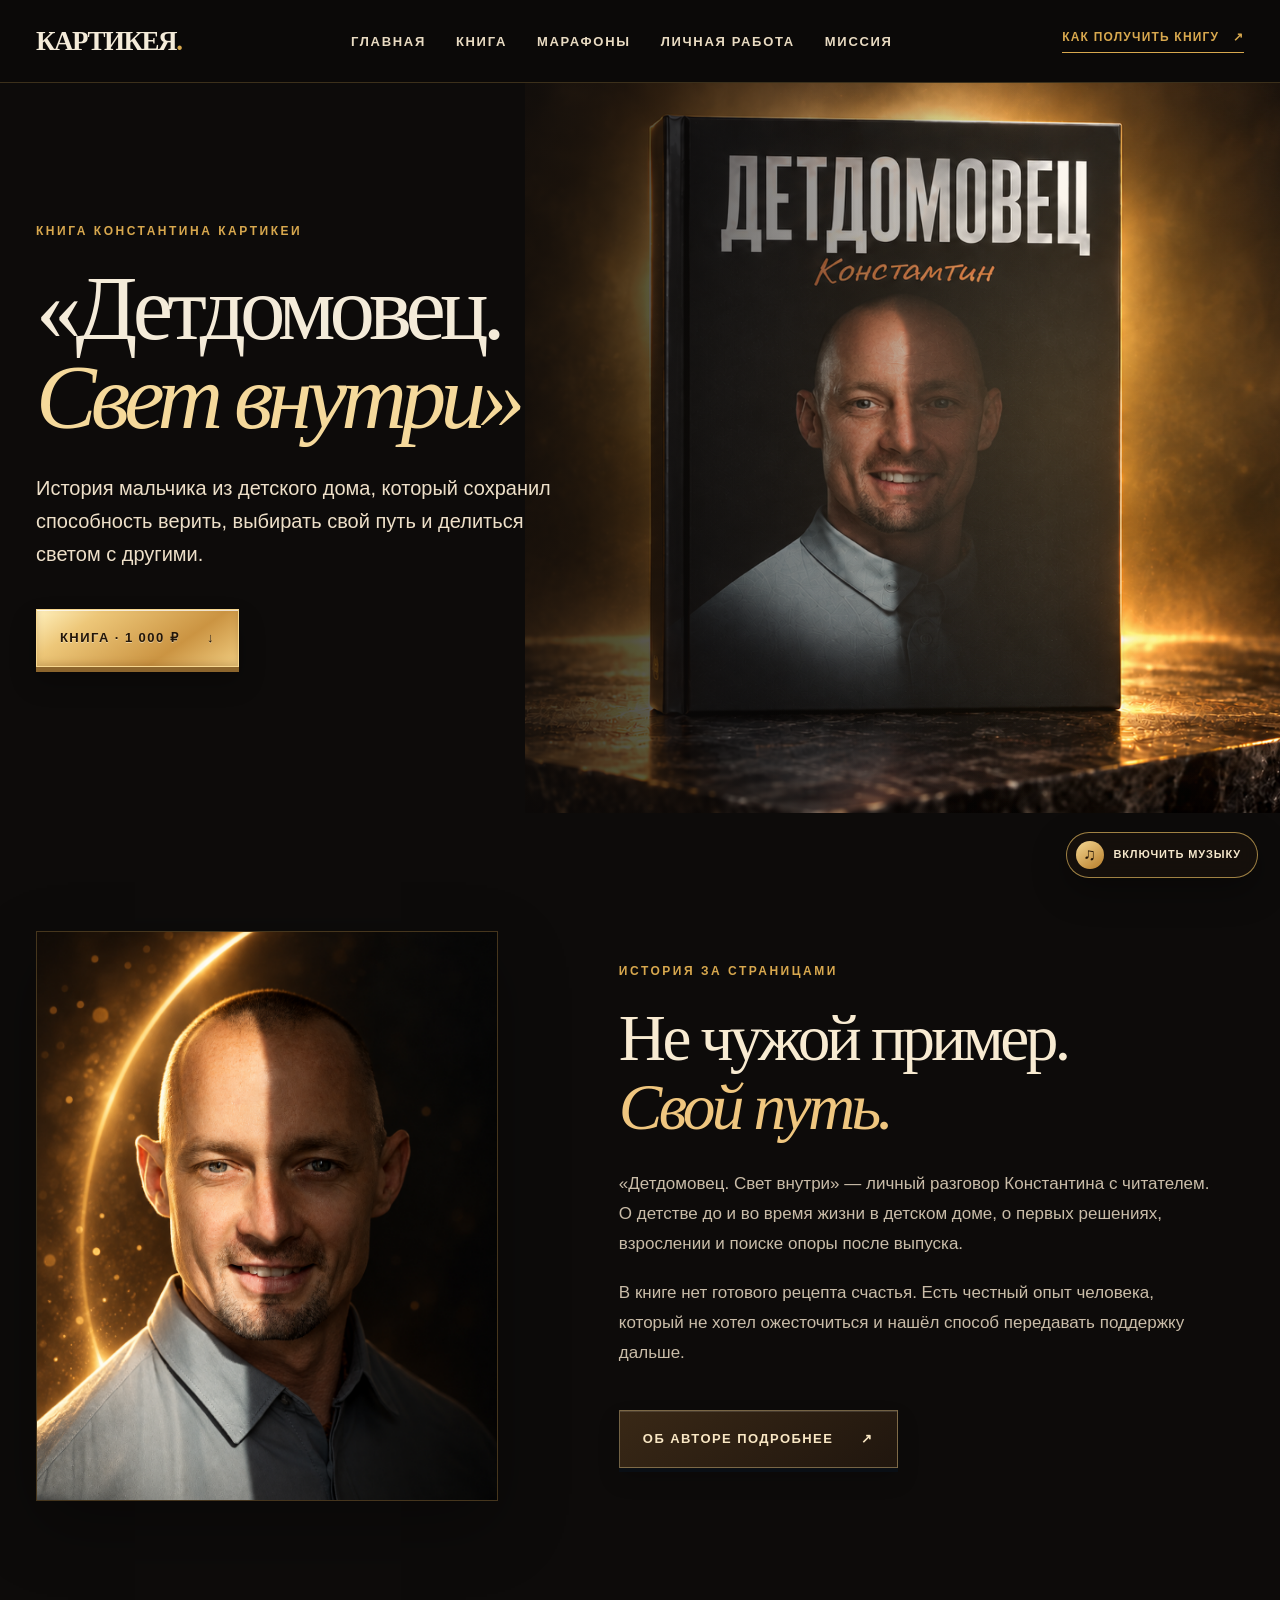
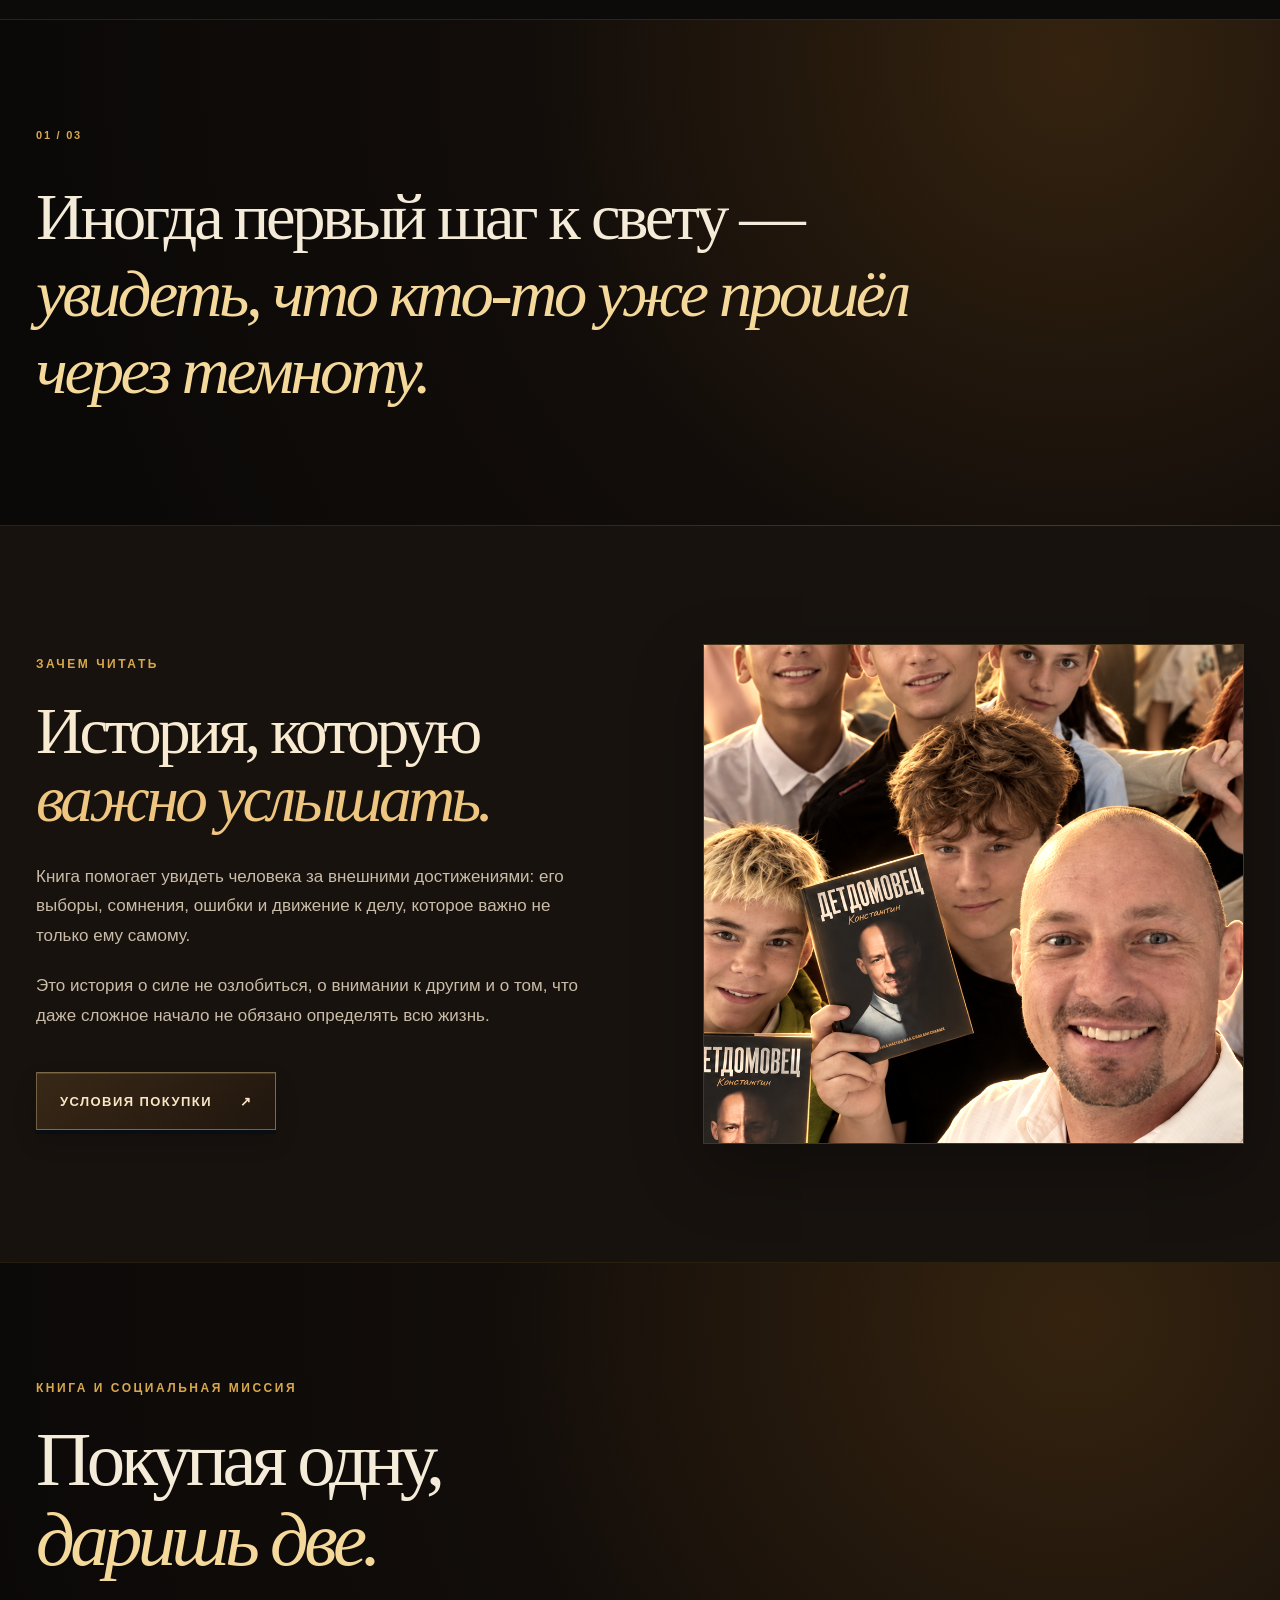
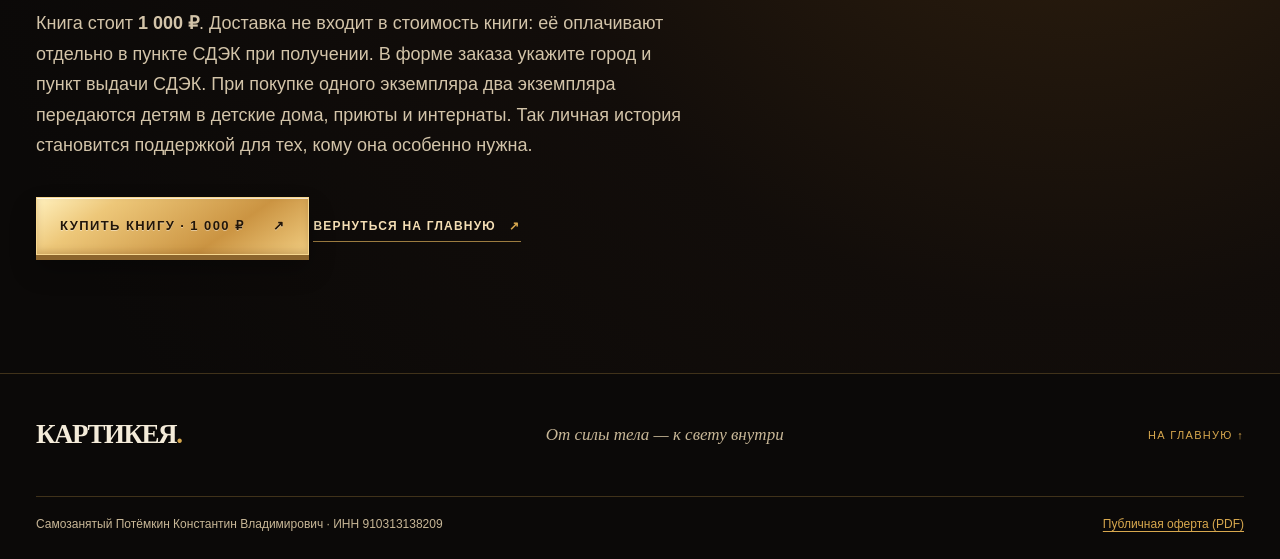
==== commit a01d6ad3: "Add Kartikeya seller details and public offer" ====
--- a/kartikeya/book.html
+++ b/kartikeya/book.html
@@ -66,7 +66,7 @@
       <a class="text-link" href="index.html">Вернуться на главную <span aria-hidden="true">↗</span></a>
     </div></section>
   </main>
-  <footer class="site-footer"><div class="shell footer-inner"><a class="wordmark" href="index.html">КАРТИКЕЯ<span class="wordmark-dot">.</span></a><span>От силы тела — к свету внутри</span><a href="index.html">На главную ↑</a></div></footer>
+  <footer class="site-footer"><div class="shell footer-inner"><a class="wordmark" href="index.html">КАРТИКЕЯ<span class="wordmark-dot">.</span></a><span>От силы тела — к свету внутри</span><a href="index.html">На главную ↑</a></div><div class="shell footer-legal"><span>Самозанятый Потёмкин Константин Владимирович · ИНН 910313138209</span><a href="https://anketa.prodamus.ru/api/questionnaire/v1/offer/get-pdf?questionnaire_uid=8f7ad123a720cb3e172c9f38b96605f2" target="_blank" rel="noopener noreferrer">Публичная оферта (PDF)</a></div></footer>
   <script src="script.js" defer></script>
 </body>
 </html>
--- a/kartikeya/styles.css
+++ b/kartikeya/styles.css
@@ -44,6 +44,7 @@
 .mission-links{display:flex;gap:22px;flex-wrap:wrap}.mission-links a{color:var(--gold-light);padding-bottom:6px;border-bottom:1px solid rgba(227,184,106,.65);font-size:12px;font-weight:800;letter-spacing:.1em;text-transform:uppercase}
 .next-section{background:#f9f6ed}.next-layout{display:grid;grid-template-columns:1fr 1fr;column-gap:9%}.next-layout .kicker{grid-column:1/-1}.next-section h2{font-size:clamp(50px,5vw,76px)}.next-copy p{font-size:17px;line-height:1.7;color:#52606a;margin:0 0 30px}.next-options{display:flex;flex-wrap:wrap;gap:9px}.next-options span{padding:10px 13px;border:1px solid #ad9f88;text-transform:uppercase;letter-spacing:.1em;color:#5e615c;font-size:11px;font-weight:700}
 .site-footer{background:var(--ink);color:var(--cream)}.footer-inner{min-height:122px;display:flex;align-items:center;justify-content:space-between;gap:24px}.footer-inner>span{color:#9da8a7;font-family:Georgia,serif;font-size:17px;font-style:italic}.footer-inner>a:last-child{font-size:11px;text-transform:uppercase;letter-spacing:.12em;color:var(--gold)}
+.footer-legal{display:flex;flex-wrap:wrap;justify-content:space-between;gap:10px 24px;border-top:1px solid rgba(216,168,78,.26);padding:18px 0 26px;color:#c8b797;font-size:12px;line-height:1.5}.footer-legal a{color:var(--gold);text-decoration:underline;text-underline-offset:3px}.footer-legal a:hover,.footer-legal a:focus-visible{color:var(--cream)}
 :focus-visible{outline:3px solid var(--gold);outline-offset:4px}
 @media(max-width:1050px){.shell{width:min(var(--max),calc(100% - 48px))}.desktop-nav{gap:17px}.hero-copy{grid-template-columns:1fr .82fr;min-height:620px}.hero-image-wrap{min-height:620px}.hero h1{font-size:clamp(60px,6.7vw,85px)}.hero-lead{font-size:17px}.hero-actions{gap:22px}}
 @media(max-width:760px){.desktop-nav,.header-link{display:none}.menu-toggle{display:block}.header-inner{height:70px}.shell{width:calc(100% - 40px)}.hero-copy{display:flex;flex-direction:column;gap:0;min-height:0}.hero-text{padding:64px 0 12px}.hero h1{font-size:clamp(50px,10vw,78px);margin-bottom:24px}.hero h1 em{white-space:normal}.hero-image-wrap{min-height:520px;margin:0 -20px}.hero-image{inset:0;width:100%;height:100%;object-position:center 10%}.hero-image-wrap:before{inset:0;background:linear-gradient(0deg,var(--ink),transparent 38%,transparent 70%,var(--ink))}.hero-halo{width:400px;left:calc(50% - 200px);top:30px}.hero-bottom{display:none}.hero-index{height:58px}.section{padding:82px 0}.section-heading.horizontal,.book-layout,.mission-layout,.next-layout{grid-template-columns:1fr;gap:32px}.section-heading.horizontal>p{margin:0}.path-grid{grid-template-columns:1fr 1fr;gap:30px}.path-grid:before{display:none}.path-item{min-height:0}.manifesto-inner{min-height:520px;padding-top:70px;padding-bottom:60px}.manifesto p{font-size:clamp(42px,6vw,65px)}.direction-card{min-height:360px}.book-visual{min-height:450px}.mission-copy p{max-width:580px}.next-layout .kicker{grid-column:1}}
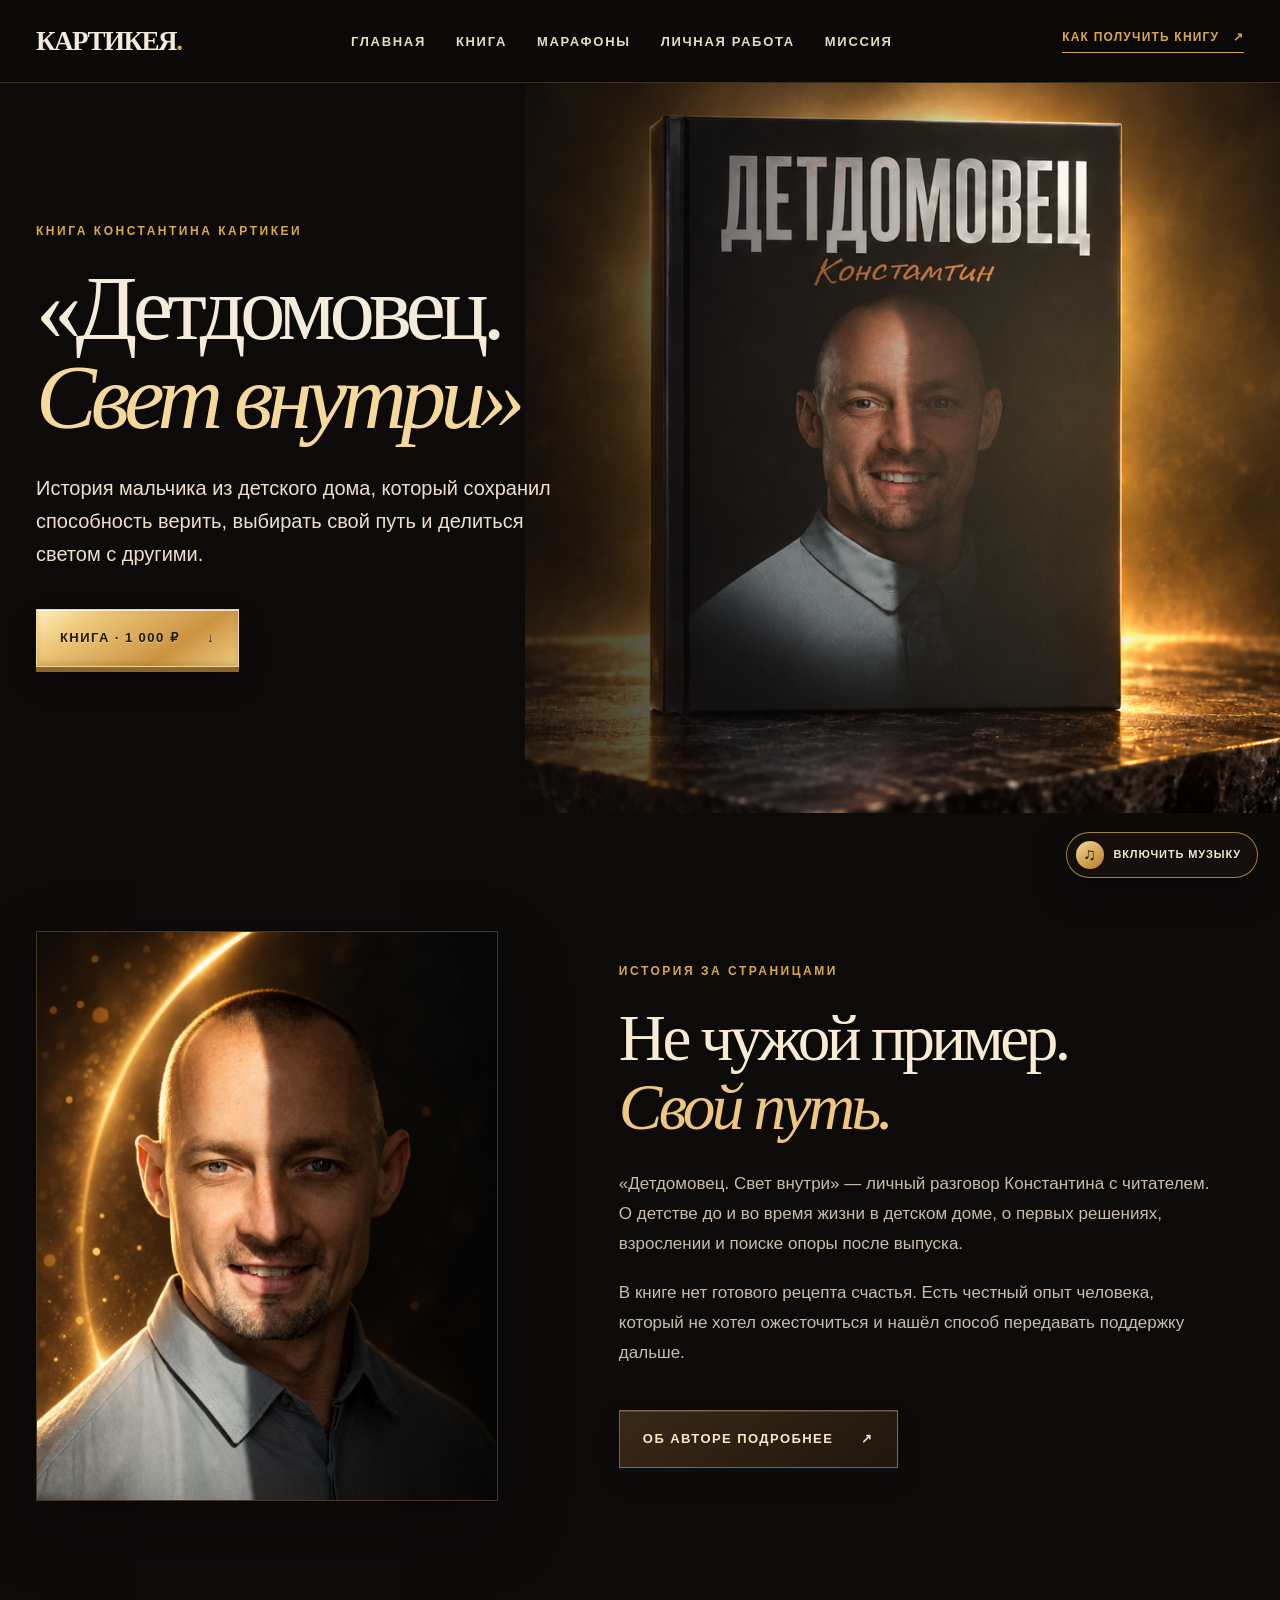
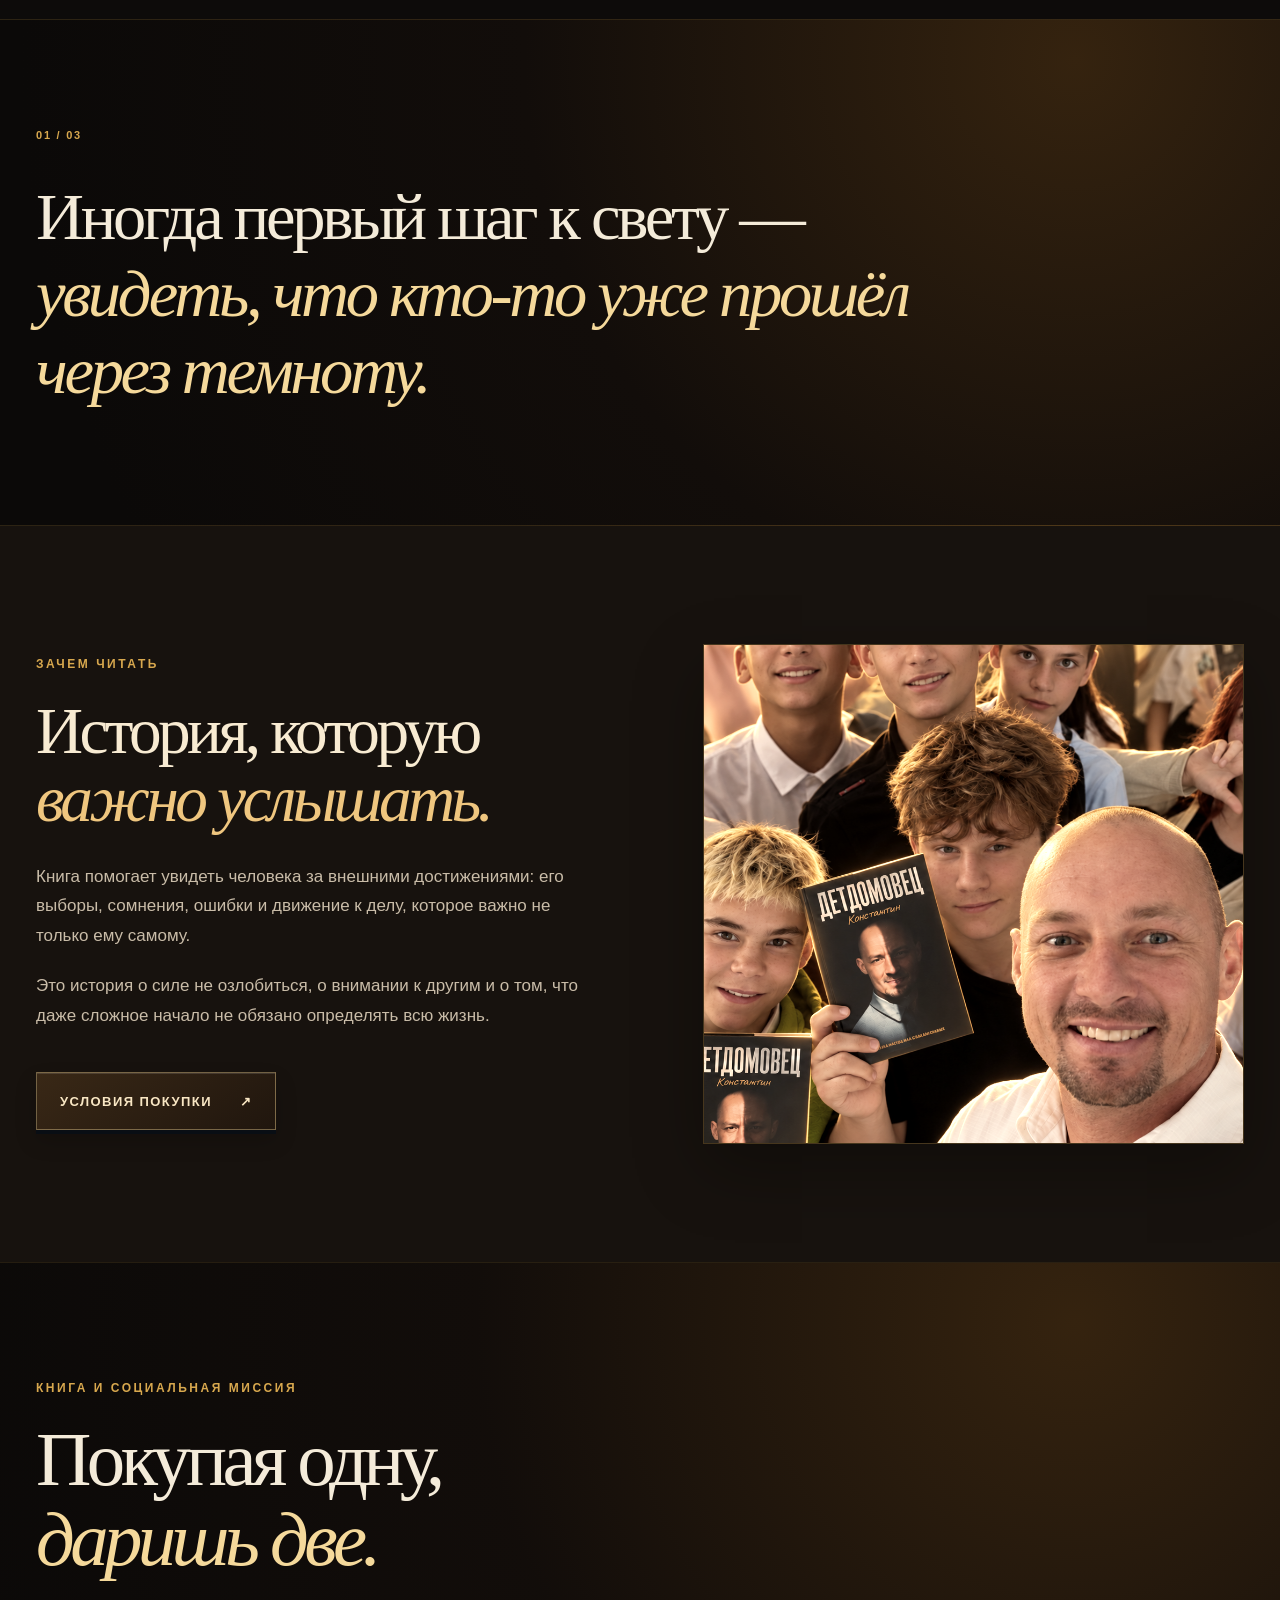
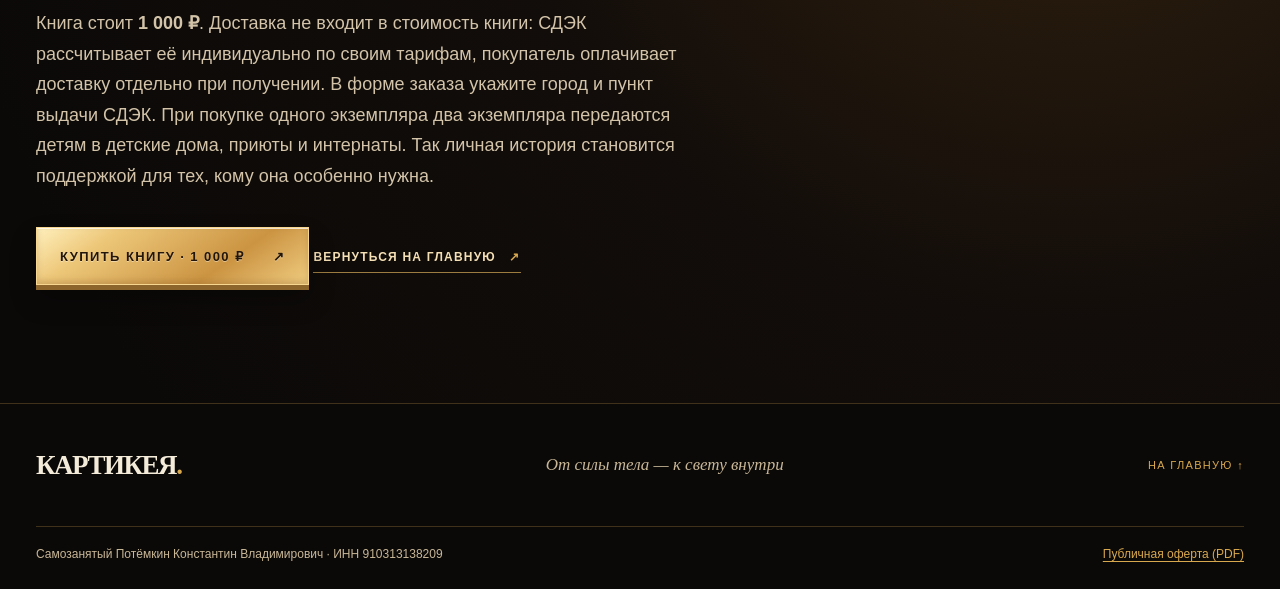
==== commit 61fde038: "Clarify SDEK delivery pricing on book page" ====
--- a/kartikeya/book.html
+++ b/kartikeya/book.html
@@ -61,7 +61,7 @@
 
     <section class="section availability-section" id="availability" aria-labelledby="availability-title"><div class="shell availability-inner reveal">
       <p class="kicker light">Книга и социальная миссия</p><h2 id="availability-title">Покупая одну,<br><i>даришь две.</i></h2>
-      <p>Книга стоит <strong>1 000 ₽</strong>. Доставка не входит в стоимость книги: её оплачивают отдельно в пункте СДЭК при получении. В форме заказа укажите город и пункт выдачи СДЭК. При покупке одного экземпляра два экземпляра передаются детям в детские дома, приюты и интернаты. Так личная история становится поддержкой для тех, кому она особенно нужна.</p>
+      <p>Книга стоит <strong>1 000 ₽</strong>. Доставка не входит в стоимость книги: СДЭК рассчитывает её индивидуально по своим тарифам, покупатель оплачивает доставку отдельно при получении. В форме заказа укажите город и пункт выдачи СДЭК. При покупке одного экземпляра два экземпляра передаются детям в детские дома, приюты и интернаты. Так личная история становится поддержкой для тех, кому она особенно нужна.</p>
       <a class="button button-gold" href="https://link.payform.ru/?paymentLinkId=60148e56-fc9a-44c6-b6a5-a0950da22411">Купить книгу · 1 000 ₽ <span aria-hidden="true">↗</span></a>
       <a class="text-link" href="index.html">Вернуться на главную <span aria-hidden="true">↗</span></a>
     </div></section>
--- a/kartikeya/styles.css
+++ b/kartikeya/styles.css
@@ -161,3 +161,4 @@
 .ambient-audio-toggle[aria-pressed="true"]{background:rgba(75,49,18,.96);border-color:#f3ce83}
 .ambient-audio-icon{display:grid;place-items:center;width:28px;height:28px;border-radius:50%;background:linear-gradient(145deg,#f4d793,#b77c28);color:#241505;font-size:17px}
 @media(max-width:560px){.ambient-audio-toggle{right:12px;bottom:12px;padding:7px 11px 7px 7px;font-size:9px}.ambient-audio-icon{width:25px;height:25px}}
+@media(max-width:560px){.footer-legal{flex-direction:column;align-items:flex-start;padding-bottom:76px}.footer-legal>span{max-width:100%}.footer-legal>a{display:inline-block}}
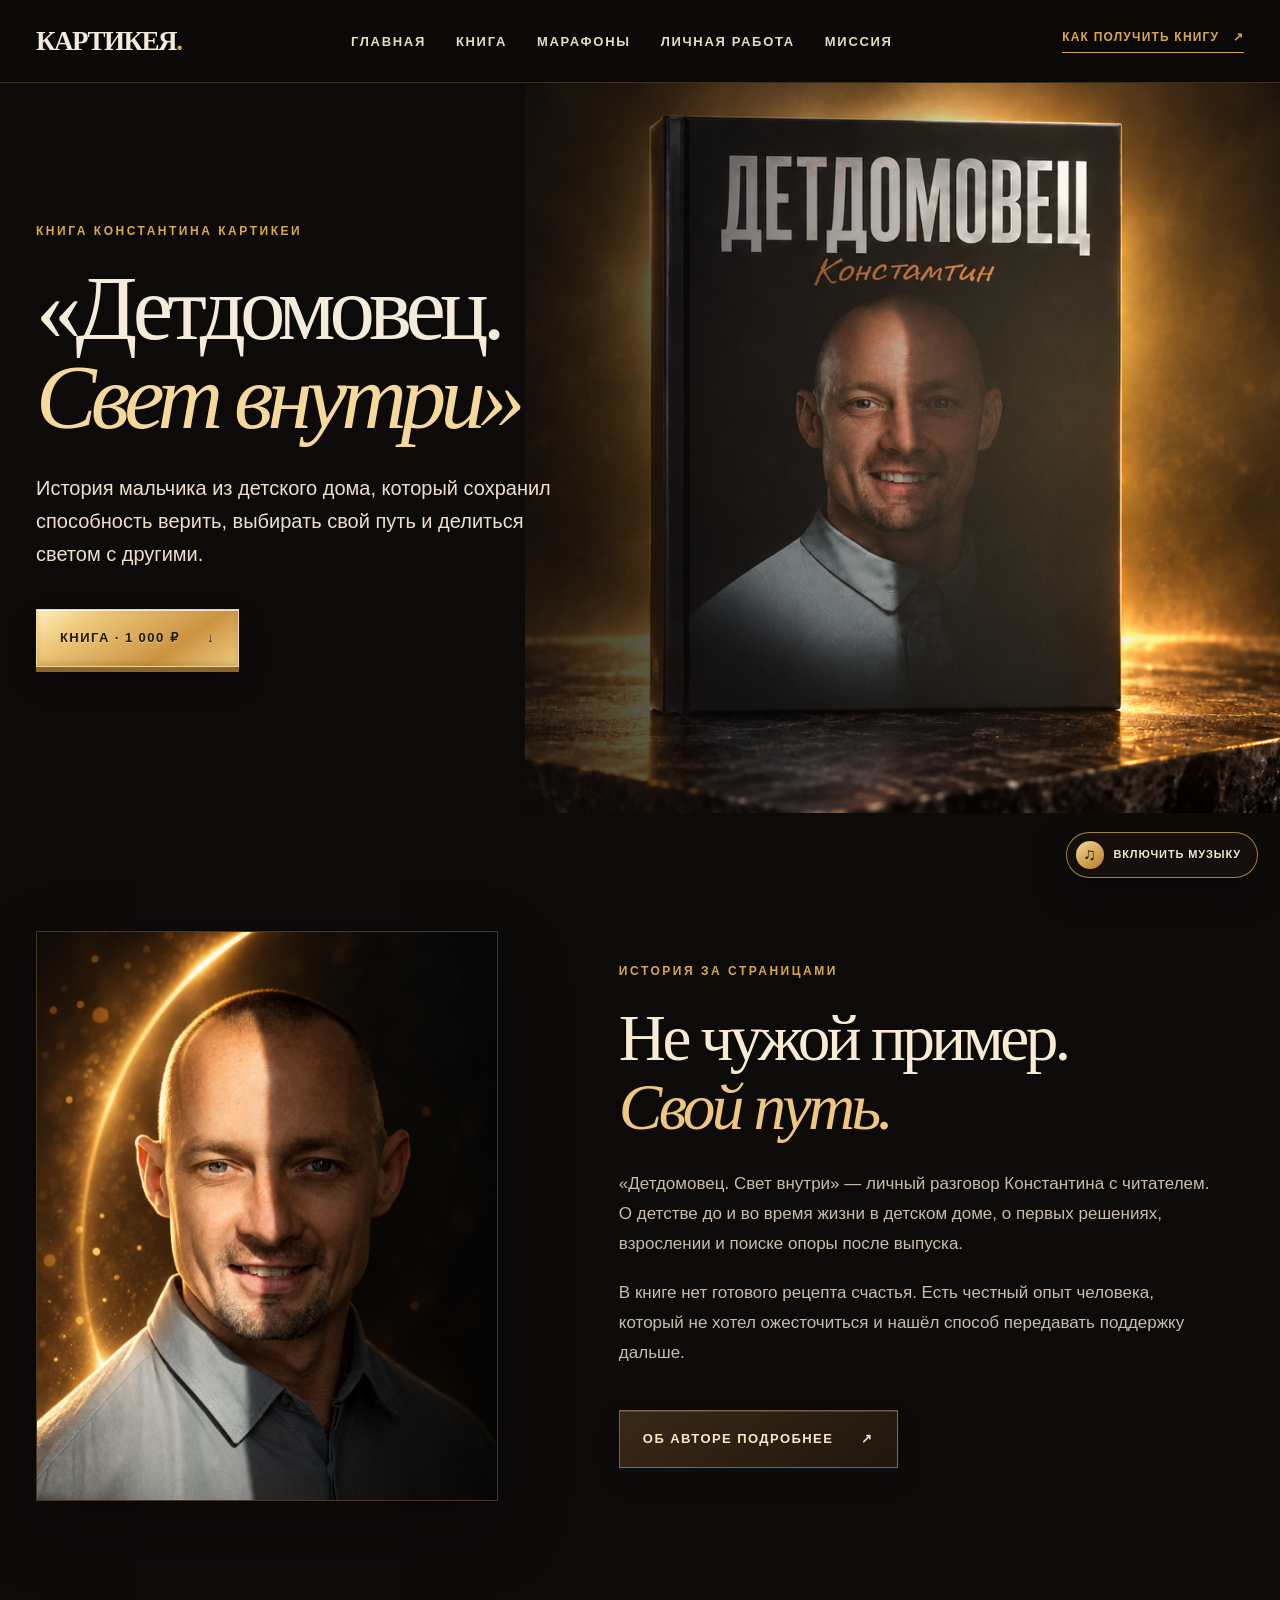
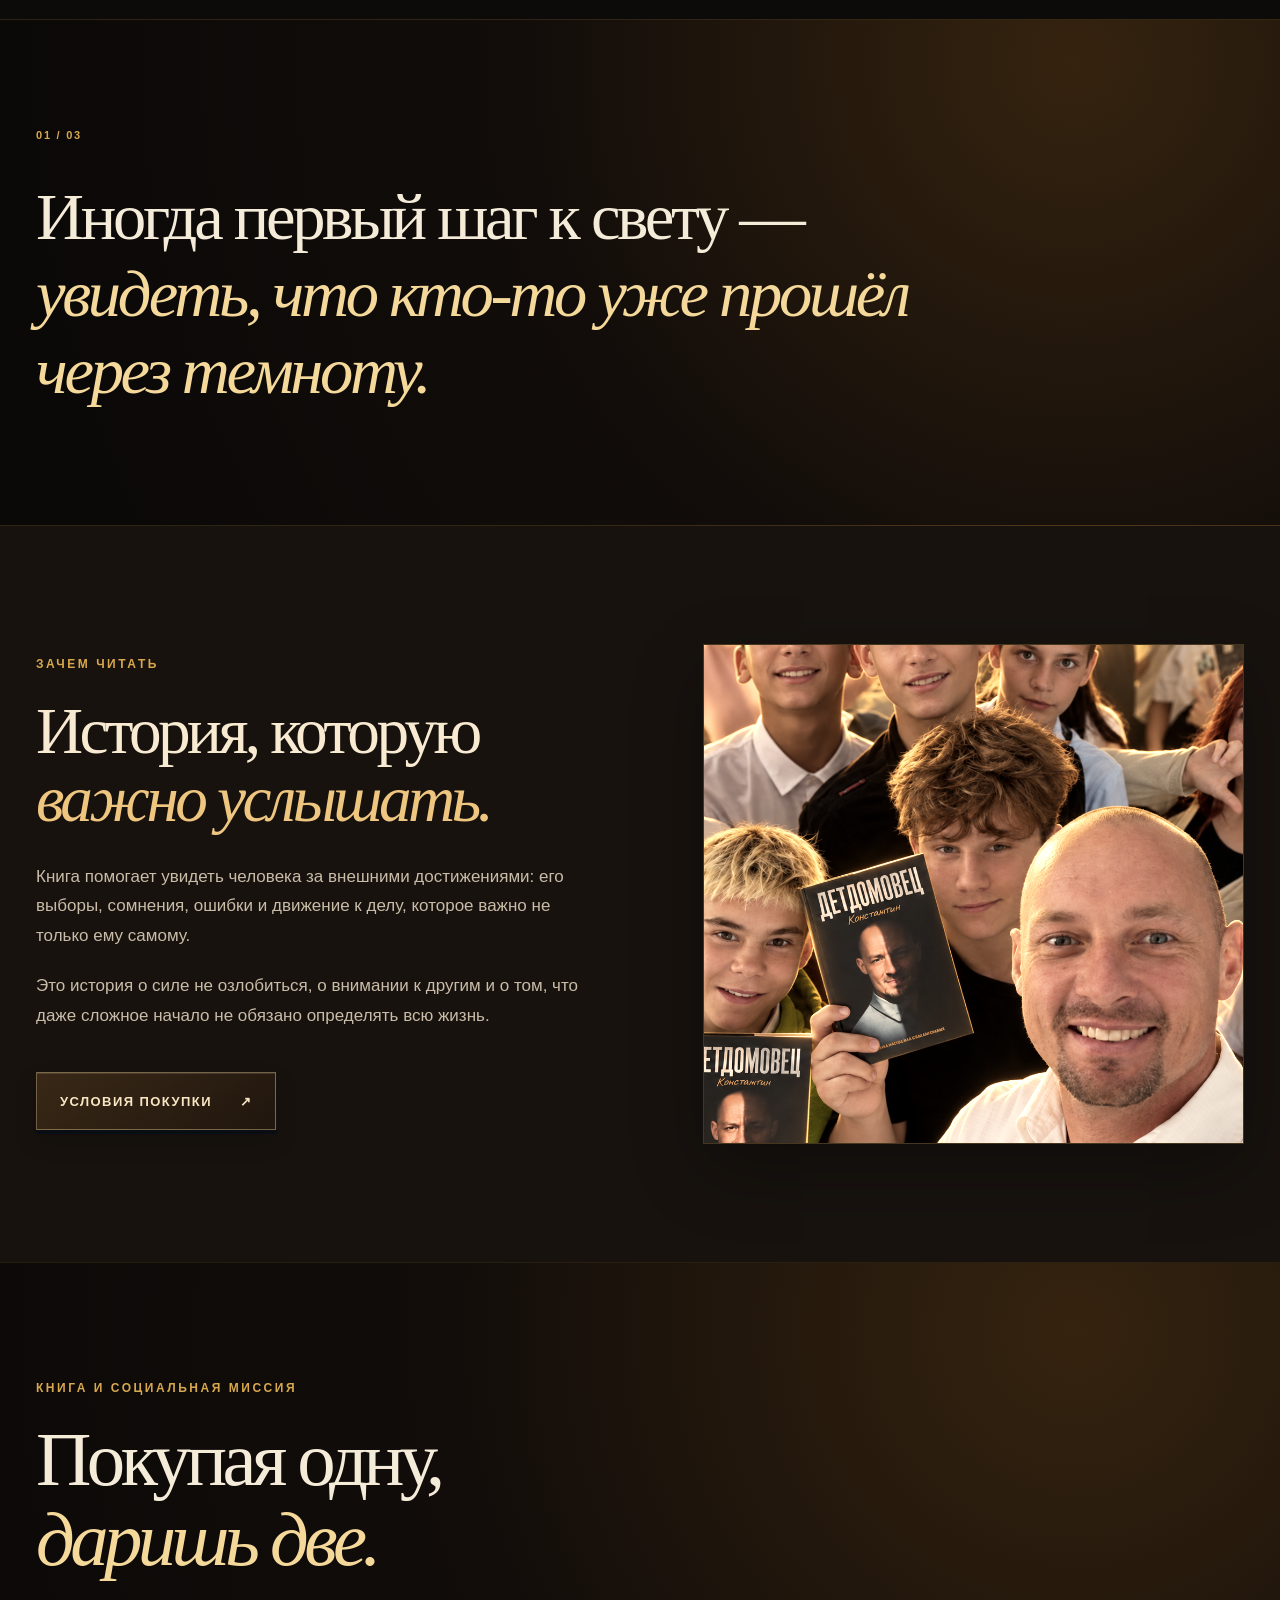
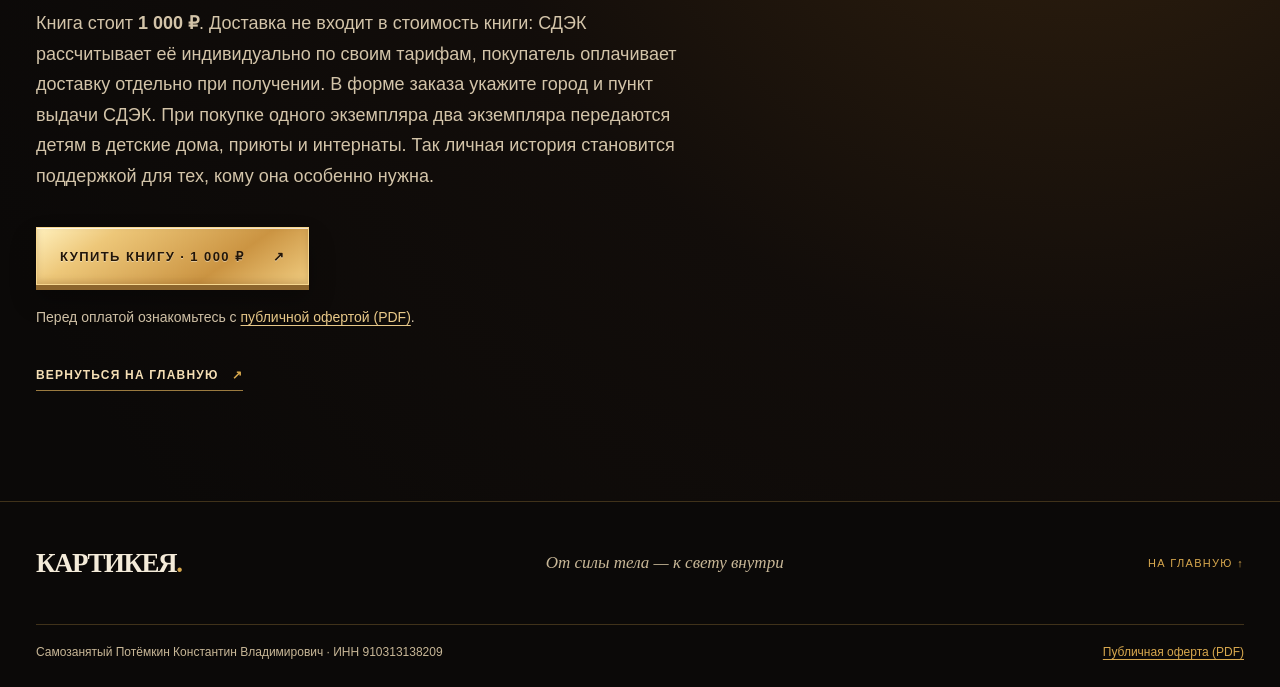
==== commit 08140584: "Show public offer before Kartikeya payments" ====
--- a/kartikeya/book.html
+++ b/kartikeya/book.html
@@ -63,10 +63,11 @@
       <p class="kicker light">Книга и социальная миссия</p><h2 id="availability-title">Покупая одну,<br><i>даришь две.</i></h2>
       <p>Книга стоит <strong>1 000 ₽</strong>. Доставка не входит в стоимость книги: СДЭК рассчитывает её индивидуально по своим тарифам, покупатель оплачивает доставку отдельно при получении. В форме заказа укажите город и пункт выдачи СДЭК. При покупке одного экземпляра два экземпляра передаются детям в детские дома, приюты и интернаты. Так личная история становится поддержкой для тех, кому она особенно нужна.</p>
       <a class="button button-gold" href="https://link.payform.ru/?paymentLinkId=60148e56-fc9a-44c6-b6a5-a0950da22411">Купить книгу · 1 000 ₽ <span aria-hidden="true">↗</span></a>
+      <p class="offer-notice">Перед оплатой ознакомьтесь с <a href="public-offer.pdf" target="_blank" rel="noopener noreferrer">публичной офертой (PDF)</a>.</p>
       <a class="text-link" href="index.html">Вернуться на главную <span aria-hidden="true">↗</span></a>
     </div></section>
   </main>
-  <footer class="site-footer"><div class="shell footer-inner"><a class="wordmark" href="index.html">КАРТИКЕЯ<span class="wordmark-dot">.</span></a><span>От силы тела — к свету внутри</span><a href="index.html">На главную ↑</a></div><div class="shell footer-legal"><span>Самозанятый Потёмкин Константин Владимирович · ИНН 910313138209</span><a href="https://anketa.prodamus.ru/api/questionnaire/v1/offer/get-pdf?questionnaire_uid=8f7ad123a720cb3e172c9f38b96605f2" target="_blank" rel="noopener noreferrer">Публичная оферта (PDF)</a></div></footer>
+  <footer class="site-footer"><div class="shell footer-inner"><a class="wordmark" href="index.html">КАРТИКЕЯ<span class="wordmark-dot">.</span></a><span>От силы тела — к свету внутри</span><a href="index.html">На главную ↑</a></div><div class="shell footer-legal"><span>Самозанятый Потёмкин Константин Владимирович · ИНН 910313138209</span><a href="public-offer.pdf" target="_blank" rel="noopener noreferrer">Публичная оферта (PDF)</a></div></footer>
   <script src="script.js" defer></script>
 </body>
 </html>
--- a/kartikeya/gold-theme.css
+++ b/kartikeya/gold-theme.css
@@ -94,6 +94,8 @@
 }
 .mission-section,.availability-section,.bio-outro,.book-statement { background:radial-gradient(circle at 84% 8%,#35230f,#120d0a 47%,#0b0908 90%); }
 .mission-copy p,.availability-inner p:not(.kicker) { color:#d3c4a9; }
+.availability-inner p a { color:#e9c989; text-decoration:underline; text-underline-offset:3px; }
+.availability-inner p.offer-notice { margin-top:22px; font-size:14px; line-height:1.55; }
 .next-section { background:radial-gradient(circle at 8% 10%,#33210e,#100c0a 55%); }
 .page-hero { background:#0d0b0a; }
 .page-hero>.page-hero-video { position:absolute; z-index:0; inset:0 0 0 auto; width:53%; height:100%; object-fit:cover; object-position:center; }
